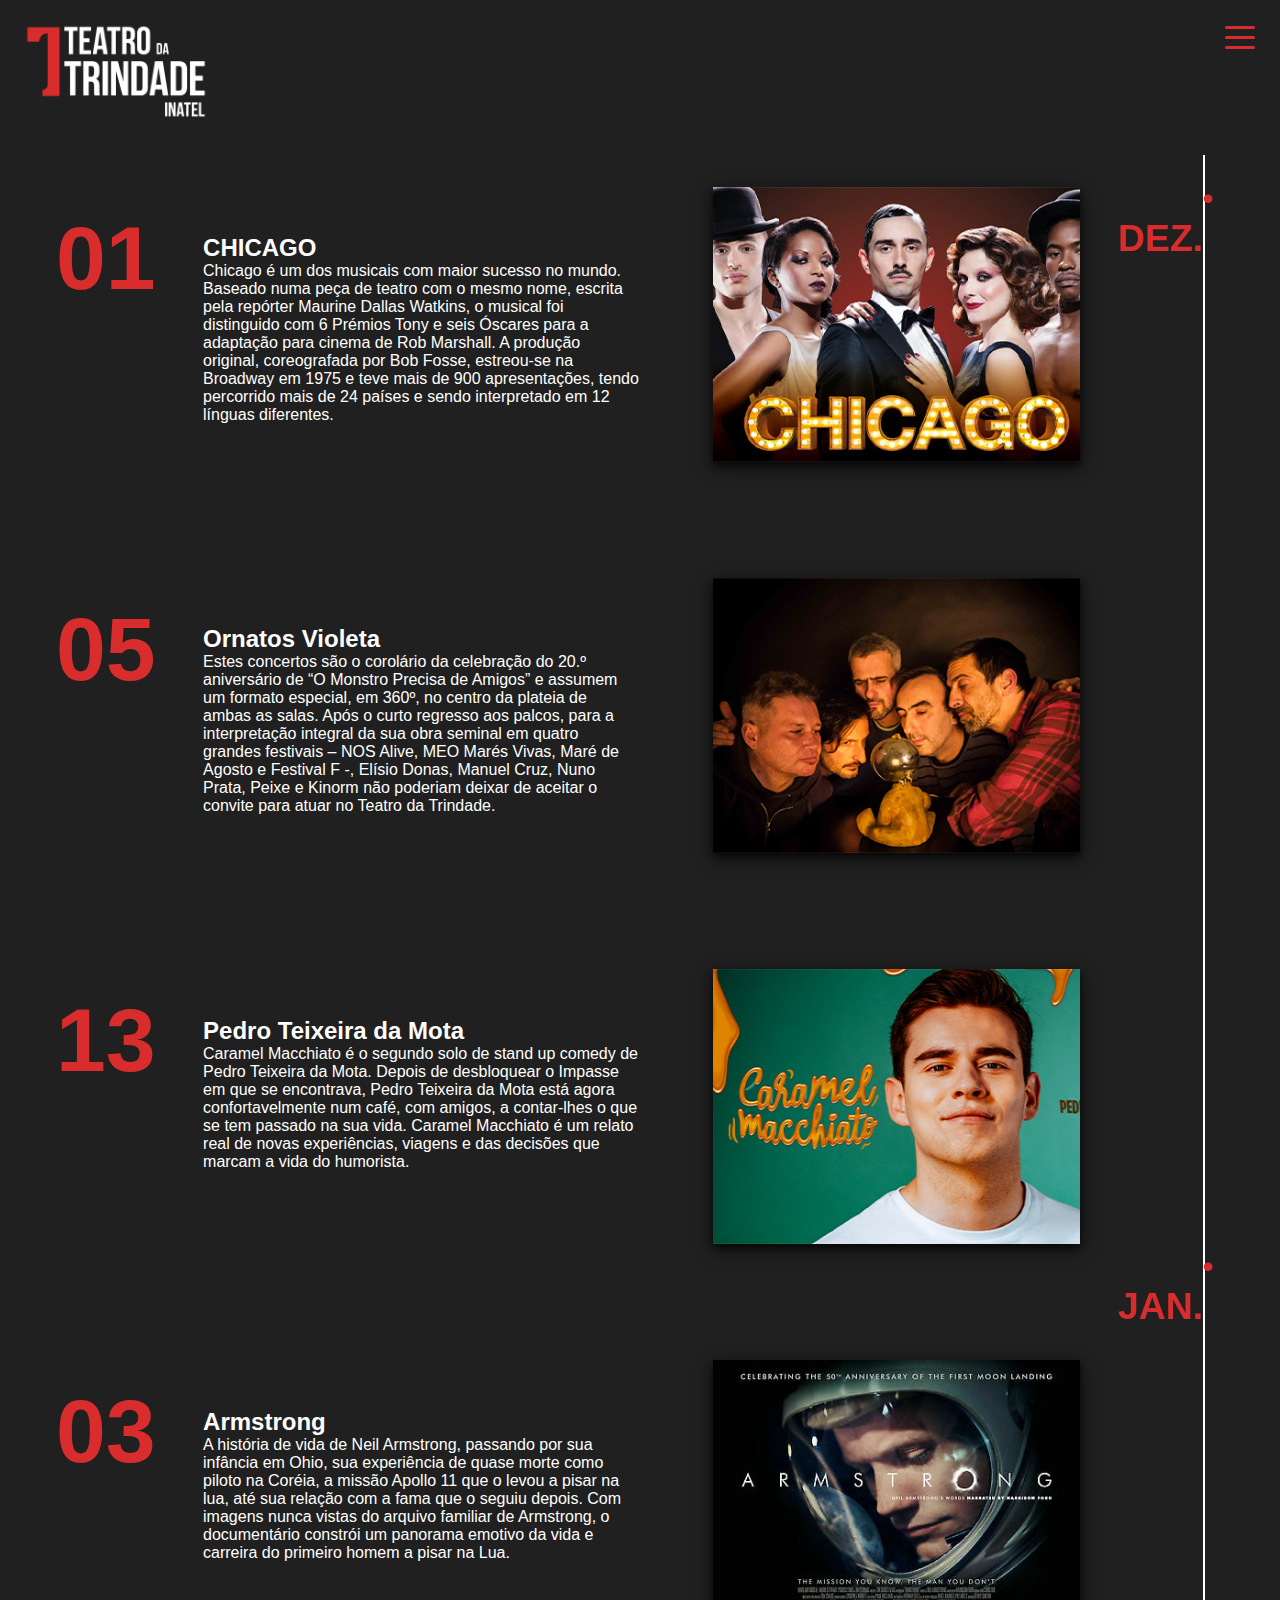
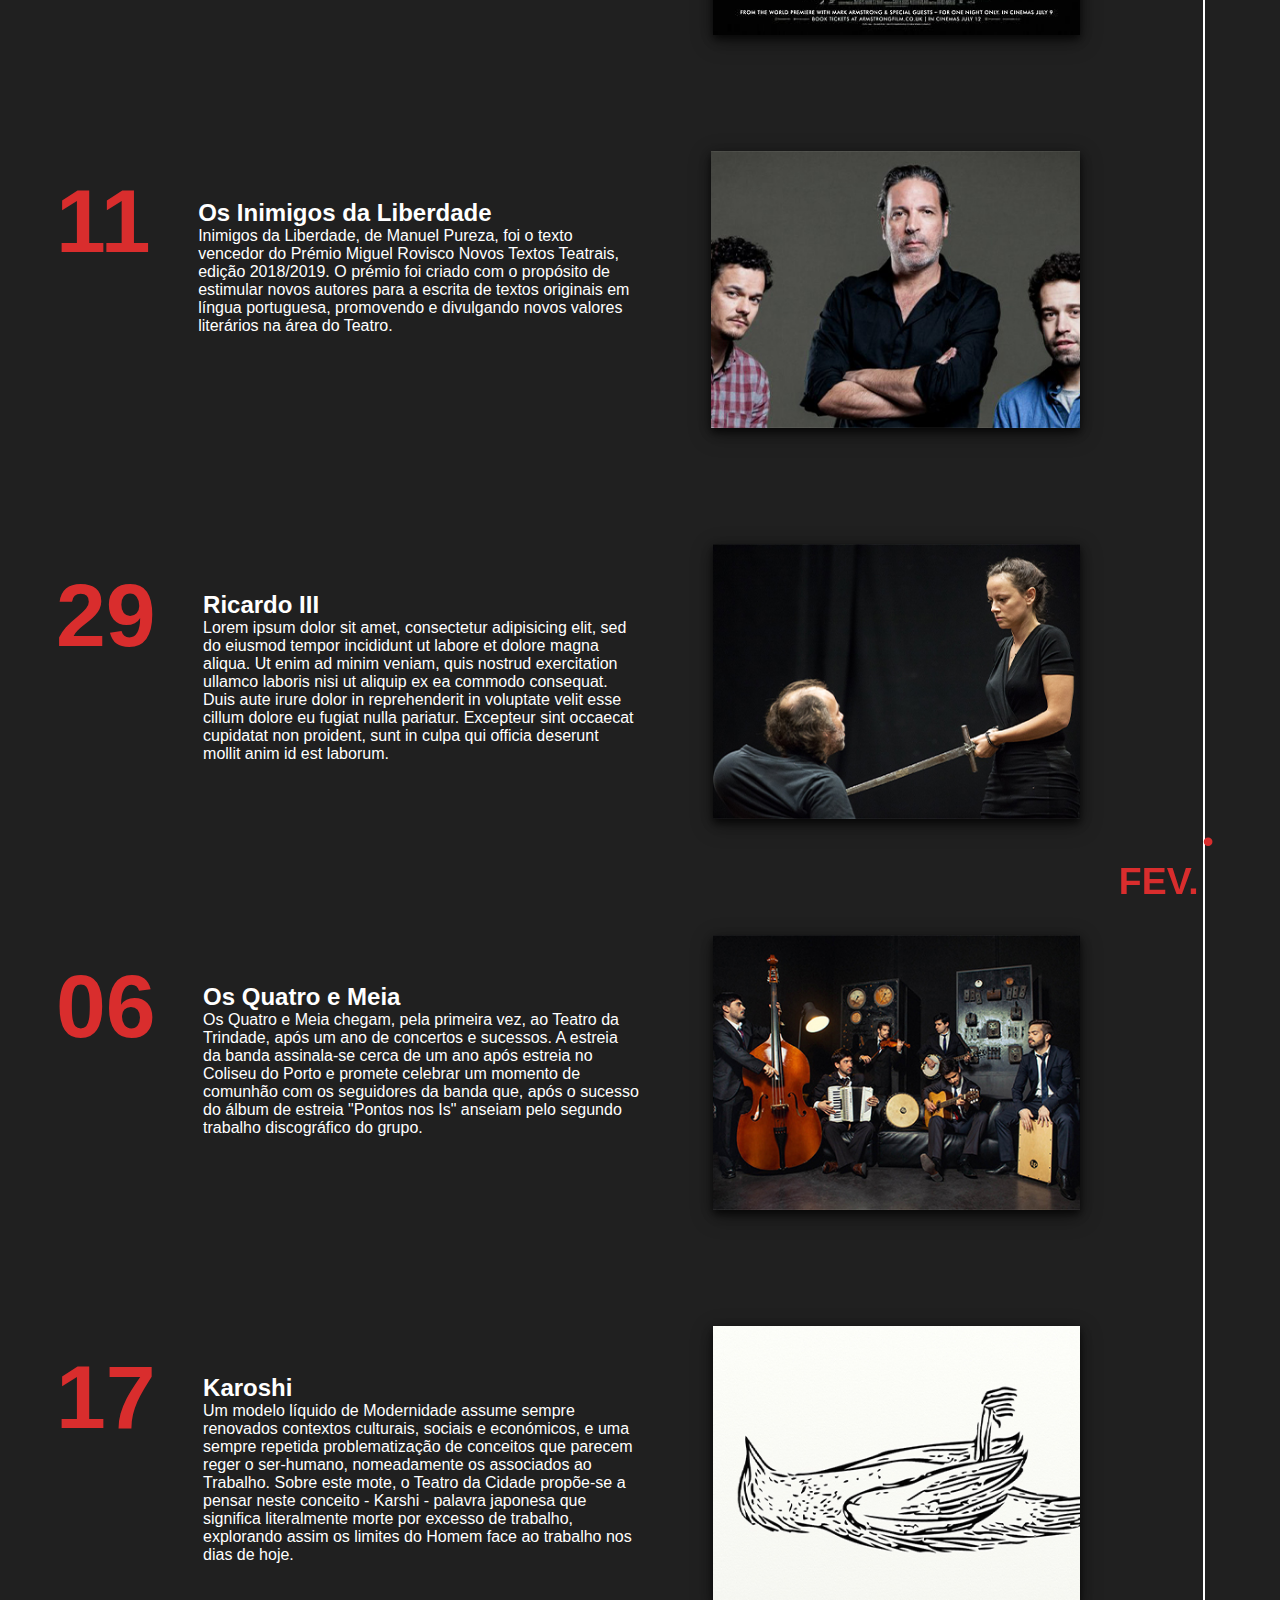
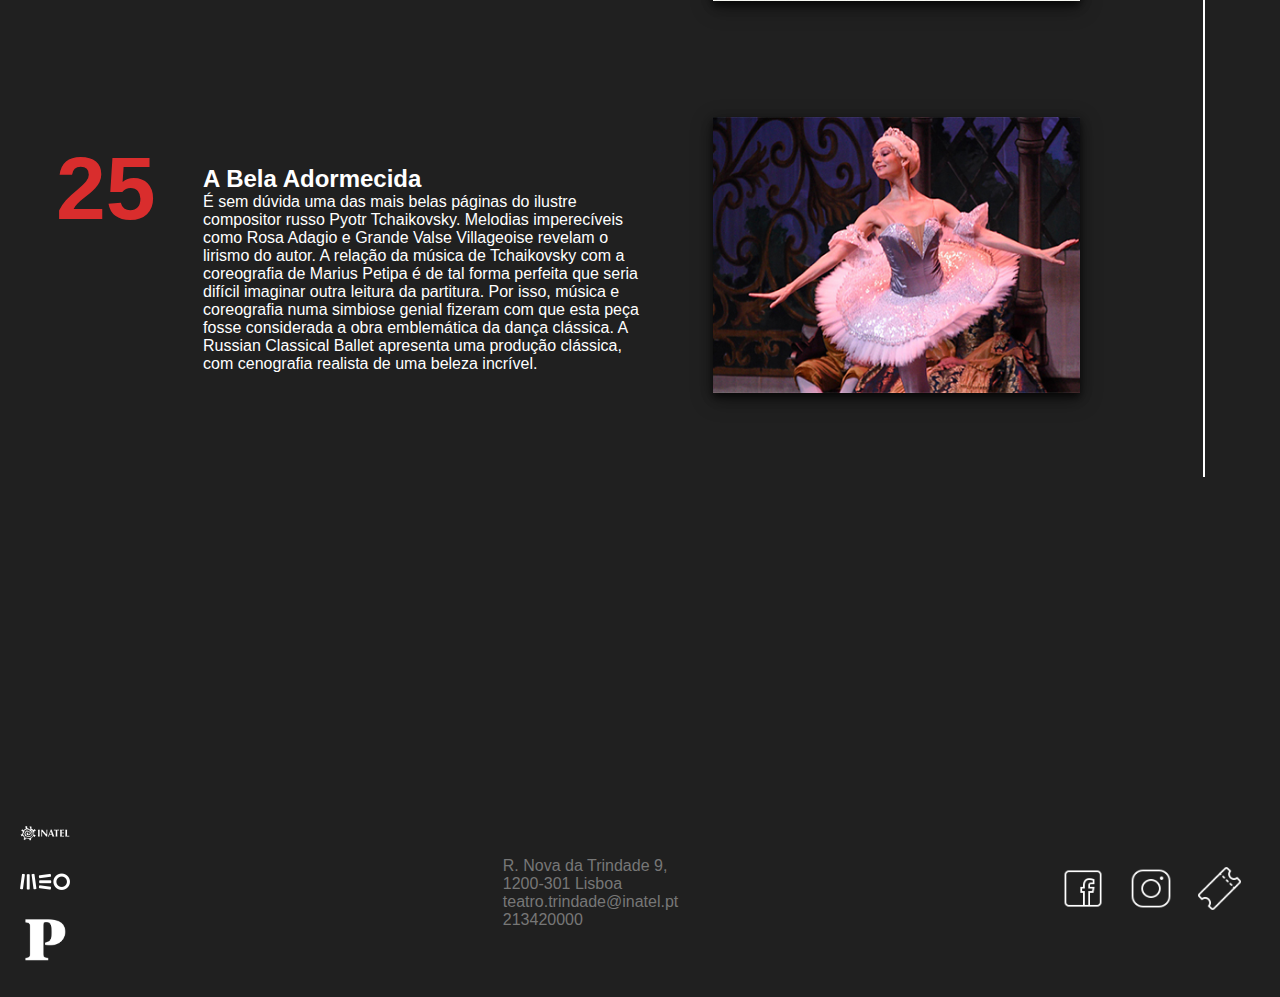
==== agenda.html @ e7ac118c "index.html done" ====
<!DOCTYPE html>
<html lang="pt">
<head>
    <meta charset="UTF-8">
    <meta name="viewport" content="user-scalable=no, initial-scale=1, height=device-height">
    <link rel="icon" href="img/favicon.ico">
    <link rel="stylesheet" href="css/general.css">
    <link rel="stylesheet" href="css/agenda.css">
    <title>Agenda</title>
</head>
<body>

  <header>

    <nav>
      <a href="index.html"><img src="img/logoFullW.png" alt="logo-trindade"></a>

      <input id="hamburguer" type="checkbox" class="check">
      <div>
        <label for="hamburguer" class="hamburguer" id="mostra-menu"><div>
          <span class="barra"></span>
        </div></label>
        <div class="menu">
          <div class="menu-info">
            <ul>
              <li><a href="index.html">início</a></li>
              <li><a href="agenda.html">agenda</a></li>
              <li><a href="sobre.html">sobre</a></li>
              <li><a href="bilheteira.html">bilheteira</a></li>
            </ul>
            <img src="img/tr.png" alt="TR">
          </div>
          <div class="menu-transp"></div>
        </div>
      </div>

    </nav>

  </header>

  <main>

    <section id="agenda">


      <div class="mes">

        <div class="eventos">
          <div class="evento">
            <div class="dia">
              <h1>01</h1>
            </div>
            <div class="info" id="chicago">
              <h2>CHICAGO</h2>
              <p>Chicago é um dos musicais com maior sucesso no mundo. Baseado numa peça de teatro com o mesmo nome, escrita pela repórter Maurine Dallas Watkins, o musical foi distinguido com 6 Prémios Tony e seis Óscares para a adaptação para cinema de Rob Marshall. A produção original, coreografada por Bob Fosse, estreou-se na Broadway em 1975 e teve mais de 900 apresentações, tendo percorrido mais de 24 países e sendo interpretado em 12 línguas diferentes.</p>
            </div>
            <div class="cartaz">
              <img src="img/agenda/chicago.jpg" alt="cartaz-evento">
            </div>
          </div>

          <div class="evento" id="ornatos">
            <div class="dia">
              <h1>05</h1>
            </div>
            <div class="info">
              <h2>Ornatos Violeta</h2>
              <p>Estes concertos são o corolário da celebração do 20.º aniversário de “O Monstro Precisa de Amigos” e assumem um formato especial, em 360º, no centro da plateia de ambas as salas. Após o curto regresso aos palcos, para a interpretação integral da sua obra seminal em quatro grandes festivais – NOS Alive, MEO Marés Vivas, Maré de Agosto e Festival F -, Elísio Donas, Manuel Cruz, Nuno Prata, Peixe e Kinorm não poderiam deixar de aceitar o convite para atuar no Teatro da Trindade.</p>
            </div>
            <div class="cartaz">
              <img src="img/agenda/ornatos.jpg" alt="cartaz-evento">
            </div>
          </div>

          <div class="evento" id="ptm">
            <div class="dia">
              <h1>13</h1>
            </div>
            <div class="info">
              <h2>Pedro Teixeira da Mota</h2>
              <p>Caramel Macchiato é o segundo solo de stand up comedy de Pedro Teixeira da Mota. Depois de desbloquear o Impasse em que se encontrava, Pedro Teixeira da Mota está agora confortavelmente num café, com amigos, a contar-lhes o que se tem passado na sua vida. Caramel Macchiato é um relato real de novas experiências, viagens e das decisões que marcam a vida do humorista.</p>
            </div>
            <div class="cartaz">
              <img src="img/agenda/ptm.jpg" alt="cartaz-evento">
            </div>
          </div>
        </div>

        <aside class="cronologia">
          <div class="mes_label">
            <span>&bull;</span>
            <h3>DEZ.</h3>
          </div>
          <div class="linha"></div>
        </aside>

      </div>





      <div class="mes">

        <div class="eventos">
          <div class="evento" id="armstrong">
            <div class="dia">
              <h1>03</h1>
            </div>
            <div class="info">
              <h2>Armstrong</h2>
              <p>A história de vida de Neil Armstrong, passando por sua infância em Ohio, sua experiência de quase morte como piloto na Coréia, a missão Apollo 11 que o levou a pisar na lua, até sua relação com a fama que o seguiu depois. Com imagens nunca vistas do arquivo familiar de Armstrong, o documentário constrói um panorama emotivo da vida e carreira do primeiro homem a pisar na Lua.</p>
            </div>
            <div class="cartaz">
              <img src="img/agenda/armstrong.jpg" alt="cartaz-evento">
            </div>
          </div>

          <div class="evento" id="inimigos">
            <div class="dia">
              <h1>11</h1>
            </div>
            <div class="info">
              <h2>Os Inimigos da Liberdade</h2>
              <p>Inimigos da Liberdade, de Manuel Pureza, foi o texto vencedor do Prémio Miguel Rovisco Novos Textos Teatrais, edição 2018/2019. O prémio foi criado com o propósito de estimular novos autores para a escrita de textos originais em língua portuguesa, promovendo e divulgando novos valores literários na área do Teatro.</p>
            </div>
            <div class="cartaz">
              <img src="img/agenda/inimigos.jpg" alt="cartaz-evento">
            </div>
          </div>

          <div class="evento" id="ricardo">
            <div class="dia">
              <h1>29</h1>
            </div>
            <div class="info">
              <h2>Ricardo III</h2>
              <p>Lorem ipsum dolor sit amet, consectetur adipisicing elit, sed do eiusmod tempor incididunt ut labore et dolore magna aliqua. Ut enim ad minim veniam, quis nostrud exercitation ullamco laboris nisi ut aliquip ex ea commodo consequat. Duis aute irure dolor in reprehenderit in voluptate velit esse cillum dolore eu fugiat nulla pariatur. Excepteur sint occaecat cupidatat non proident, sunt in culpa qui officia deserunt mollit anim id est laborum.</p>
            </div>
            <div class="cartaz">
              <img src="img/agenda/ricardoiii.jpg" alt="cartaz-evento">
            </div>
          </div>
        </div>

        <aside class="cronologia">
          <div class="mes_label">
            <span>&bull;</span>
            <h3>JAN.</h3>
          </div>
          <div class="linha"></div>
        </aside>

      </div>



      <div class="mes">

        <div class="eventos">
          <div class="evento" id="4emeia">
            <div class="dia">
              <h1>06</h1>
            </div>
            <div class="info">
              <h2>Os Quatro e Meia</h2>
              <p>Os Quatro e Meia chegam, pela primeira vez, ao Teatro da Trindade, após um ano de concertos e sucessos. A estreia da banda assinala-se cerca de um ano após estreia no Coliseu do Porto e promete celebrar um momento de comunhão com os seguidores da banda que, após o sucesso do álbum de estreia "Pontos nos Is" anseiam pelo segundo trabalho discográfico do grupo.</p>
            </div>
            <div class="cartaz">
              <img src="img/agenda/4emeia.jpg" alt="cartaz-evento">
            </div>
          </div>

          <div class="evento" id="karoshi">
            <div class="dia">
              <h1>17</h1>
            </div>
            <div class="info">
              <h2>Karoshi</h2>
              <p>Um modelo líquido de Modernidade assume sempre renovados contextos culturais, sociais e económicos, e uma sempre repetida problematização de conceitos que parecem reger o ser-humano, nomeadamente os associados ao Trabalho. Sobre este mote, o Teatro da Cidade propõe-se a pensar neste conceito - Karshi - palavra japonesa que significa literalmente morte por excesso de trabalho, explorando assim os limites do Homem face ao trabalho nos dias de hoje.</p>
            </div>
            <div class="cartaz">
              <img src="img/agenda/karoshi.jpg" alt="cartaz-evento">
            </div>
          </div>

          <div class="evento" id="bela">
            <div class="dia">
              <h1>25</h1>
            </div>
            <div class="info">
              <h2>A Bela Adormecida</h2>
              <p>É sem dúvida uma das mais belas páginas do ilustre compositor russo Pyotr Tchaikovsky. Melodias imperecíveis como Rosa Adagio e Grande Valse Villageoise revelam o lirismo do autor. A relação da música de Tchaikovsky com a coreografia de Marius Petipa é de tal forma perfeita que seria difícil imaginar outra leitura da partitura. Por isso, música e coreografia numa simbiose genial fizeram com que esta peça fosse considerada a obra emblemática da dança clássica. A Russian Classical Ballet apresenta uma produção clássica, com cenografia realista de uma beleza incrível.</p>
            </div>
            <div class="cartaz">
              <img src="img/agenda/bela.jpg" alt="cartaz-evento">
            </div>
          </div>
        </div>

        <aside class="cronologia">
          <div class="mes_label">
            <span>&bull;</span>
            <h3>FEV.</h3>
          </div>
          <div class="linha"></div>
        </aside>

      </div>









    </section>









  </main>


  <footer>

      <div class="footer-container">
          <div class="parceiros">
              <img src="img/inatelW.png" alt="logo-inatel">
              <img src="img/meoW.png" alt="logo-meo">
              <img src="img/publicoW.png" alt="logo-publico">
          </div>
          <div class="contactos">
              <p>R. Nova da Trindade 9,<br>1200-301 Lisboa</p>
              <p>teatro.trindade@inatel.pt</p>
              <p>213420000</p>
          </div>
          <div class="social">
              <a href="https://www.facebook.com/TeatrodaTrindade/" target="_blank"><img src="img/facebookW.png" alt="icon-facebook"></a>
              <a href="https://www.instagram.com/teatrodatrindade/" target="_blank"><img src="img/instagramW.png" alt="icon-instagram"></a>
              <a href="https://www.bol.pt/Projecto/EntidadesAderentes/4134-teatro_da_trindade_inatel" target="_blank"><img src="img/ticketW.png" alt="icon-bilhete"></a>
          </div>
      </div>

  </footer>

</body>
</html>
---- css/general.css ----
*{
  margin: 0;
  font-family: 'Lato', sans-serif;
}
nav img{
  position: absolute;
  width: 15%;
  margin: 20px 20px;
}
.hamburguer {
  position: absolute;
  right: 0;
  margin-top: 25px;
  margin-right: 25px;
  z-index: 2 ;
  width: 30px;
  padding-top: 11px;
  height: 13px;
}
input{
  background: #fff;
}
label{
  cursor: pointer;
}
/*---Desenha as 3 barras do hamburguer---*/
.barra {
  position: fixed;
  display: block;
  width: 30px;
  height: 3px;
  transition: 0.2s ease-in-out;
  border-radius: 200px;
  background: #d92d2d;
}
.barra:before,
.barra:after {
  content: '';
  display: block;
  width: 100%;
  height: 100%;
  background: #d92d2d;
  position: absolute;
  transition: 0.5s ease-in-out;
  border-radius: 200px;
}
.barra:before {
  bottom: 10px;
}
.barra:after {
  top: 10px;
}
#hamburguer , #menu{
  display: none;
}
/*--Rotação das barras para formar uma cruz--*/
input:checked~div .barra {
  transform: rotate(45deg);
  background: #fff;
}
input:checked~div .barra:before {
  transform: rotate(90deg);
  bottom: 0;
  background: #fff;
}
input:checked~div .barra:after {
  transform: rotate(90deg);
  top: 0;
  background: #fff;
}
input:checked~div .menu {
  display: block;
}

/*--Desenho do menu--*/
.menu{
  display: none;
  position: fixed;
  width: 100vw;
  z-index: 1;
}
.menu-info {
  float: right;
  background-color: #d92d2d;
  width: 25vw;
  height: 100vh;
  right: 0;
  box-shadow: -5px 0px 50px 0px #202020;
}
.menu-info ul{
  margin-top: 35%;
}
.menu-info li{
  margin-top: 40px;
  list-style: none;
  text-align: right;
  margin-right: 20px;
}
.menu-info a {
  font-size: 3em;
  text-decoration: none;
  -webkit-user-select: none;
  color: #fff;
}
.menu-info a:hover{
  color: #000;
  transition: 0.3s;
}
.menu-info img{
  position: absolute;
  width: 25vw;
  margin: 0;
  bottom: 0;
}
.menu-transp{
  position: absolute;
  width: 75vw;
  height: 100vh;
  background: rgba(20,20,20,0.8);
}
@media screen and (max-width: 800px) {
  .menu a{
    font-size: 1.5em;
  }
  .menu-info{
    width: 50vw;
  }
  .menu-transp{
    width: 50vw;
  }
  .menu img{
    width: 55vw;
  }
}



/*--------------------FOOTER---------------------*/
footer{
  background-color: #202020;
  height: 200px;
}
.footer-container{
  display: flex;
  padding-top: 10px;
  margin-left: 20px;
  justify-content: space-between;
}
.parceiros img{
  display: block;
  width: 50%;
}
.contactos{
  margin-top: 50px;
}
.contactos p{
  color: #777;
}
.social{
  margin-top: 60px;
}
.social img{
  width: 20%;
  margin-right: 20px;
}
---- css/agenda.css ----
#agenda{
  height: auto;
  padding-top: 75px;
  background: #202020;
  padding-bottom: 400px;
}
aside{
  float: right;
}
.mes {
  display: flex;
  flex-direction: row;
}
.mes_label{
  position: -webkit-sticky;
  position: sticky;
  top: 4rem;
  font-size: 2em;
  color: #d92d2d;
  text-align: right;
  top: 20%;
  margin-right: 41%;
}
.mes_label h3{
  margin-right: 15px;
}
.linha{
  color: #fff;
  border-left: 2px solid #fff;;
  height: 150vh;
  margin-left: 85px;
  margin-right: 75px;
  height: 100%;
}
.evento{
  display: flex;
  color: #fff;
  margin-left: 5%;
  margin-right: 10%;
  margin-top: 10%;
}
.evento h1{
  color: #d92d2d;
  margin-top: 20%;
  font-size: 7vw;
}
.evento p{
  font-size: 1em;
  font-weight: 300;
}
.info {
  margin-top: 5%;
  margin-left: 5%;
  width: 50%;
}
.cartaz img{
  width: 100%;
  margin-left: 20%;
  box-shadow: 0 4px 8px 0 rgba(0, 0, 0, 0.7), 0 6px 20px 0 rgba(0, 0, 0, 0.4);
}

@media screen and (max-width: 900px) {
  .evento {
    margin-top: 75px;
    display: block;
  }
  .evento h1{
    margin-left: 5%;
  }
  .evento p{
    font-size: 14px;
  }
  .info{
    width: 100%;
  }
  .cartaz img{
    margin-top: 5%;
    margin-left: 5%;
  }
}
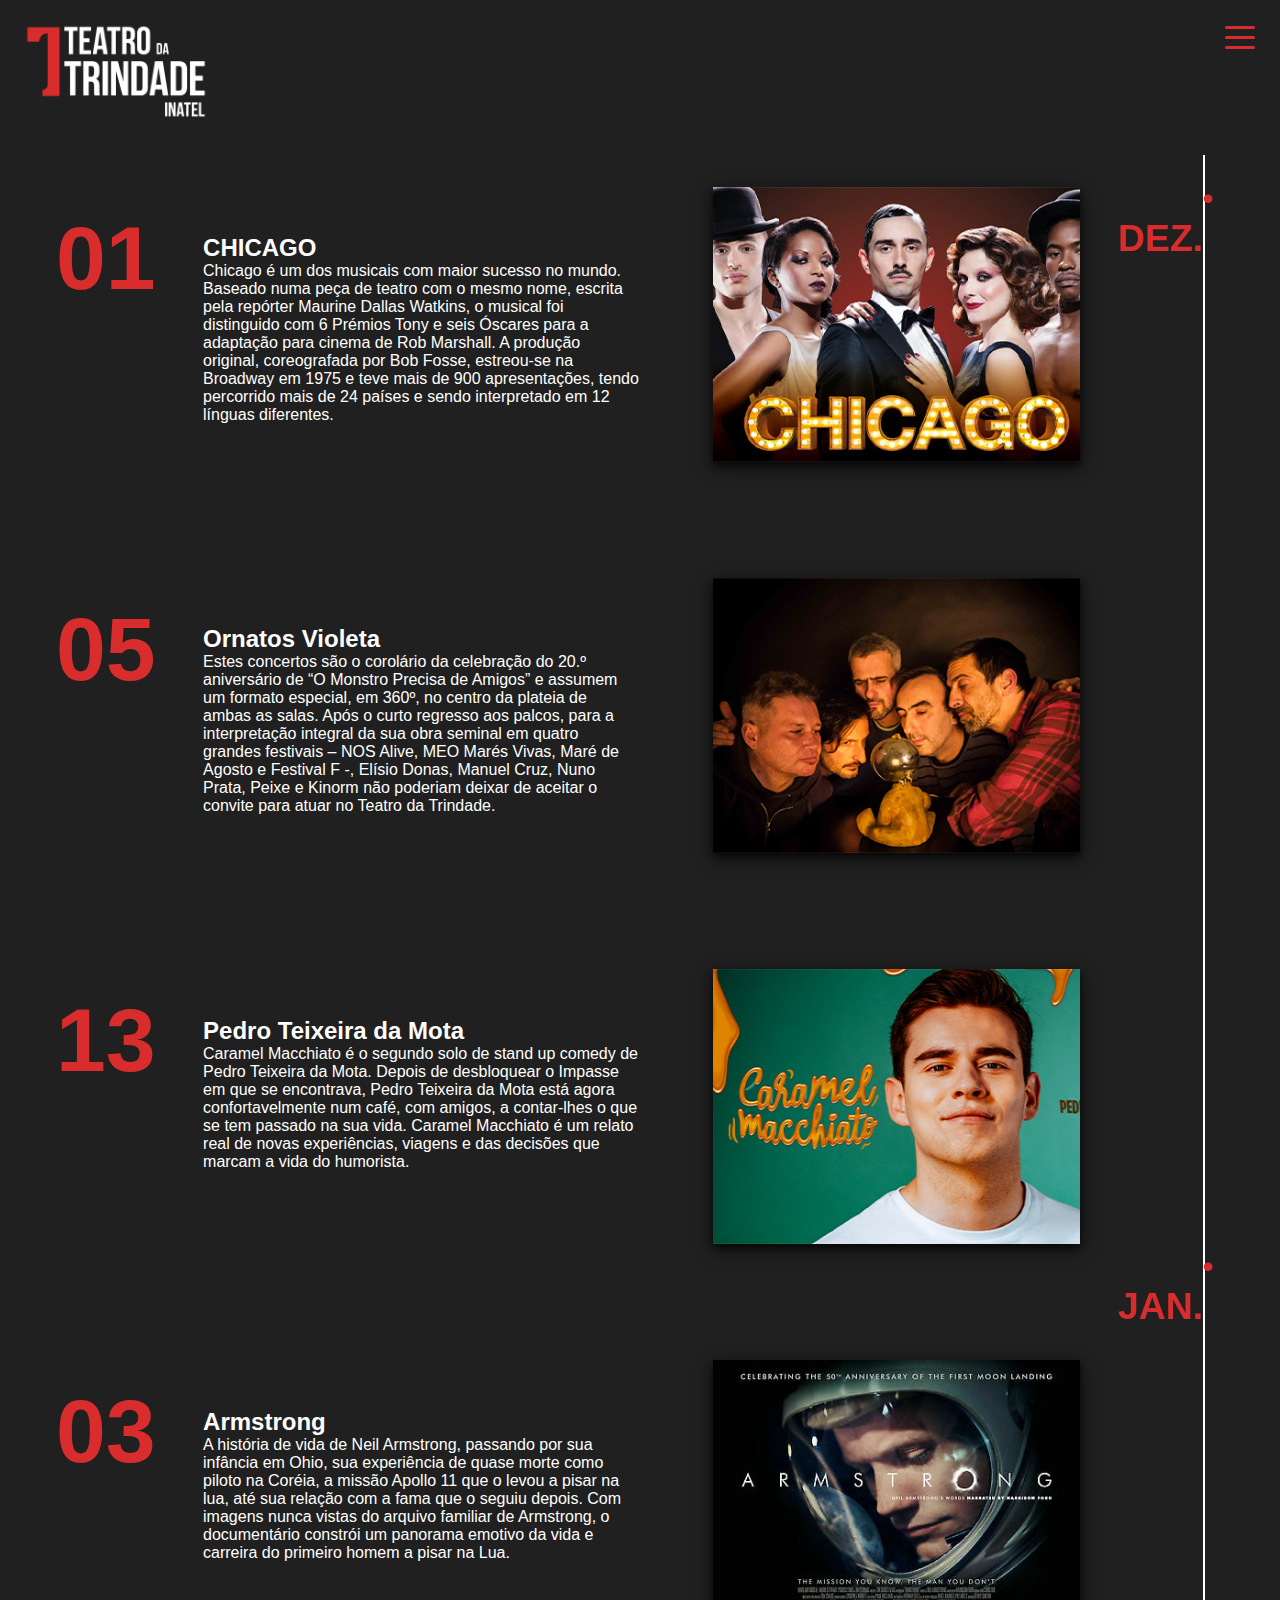
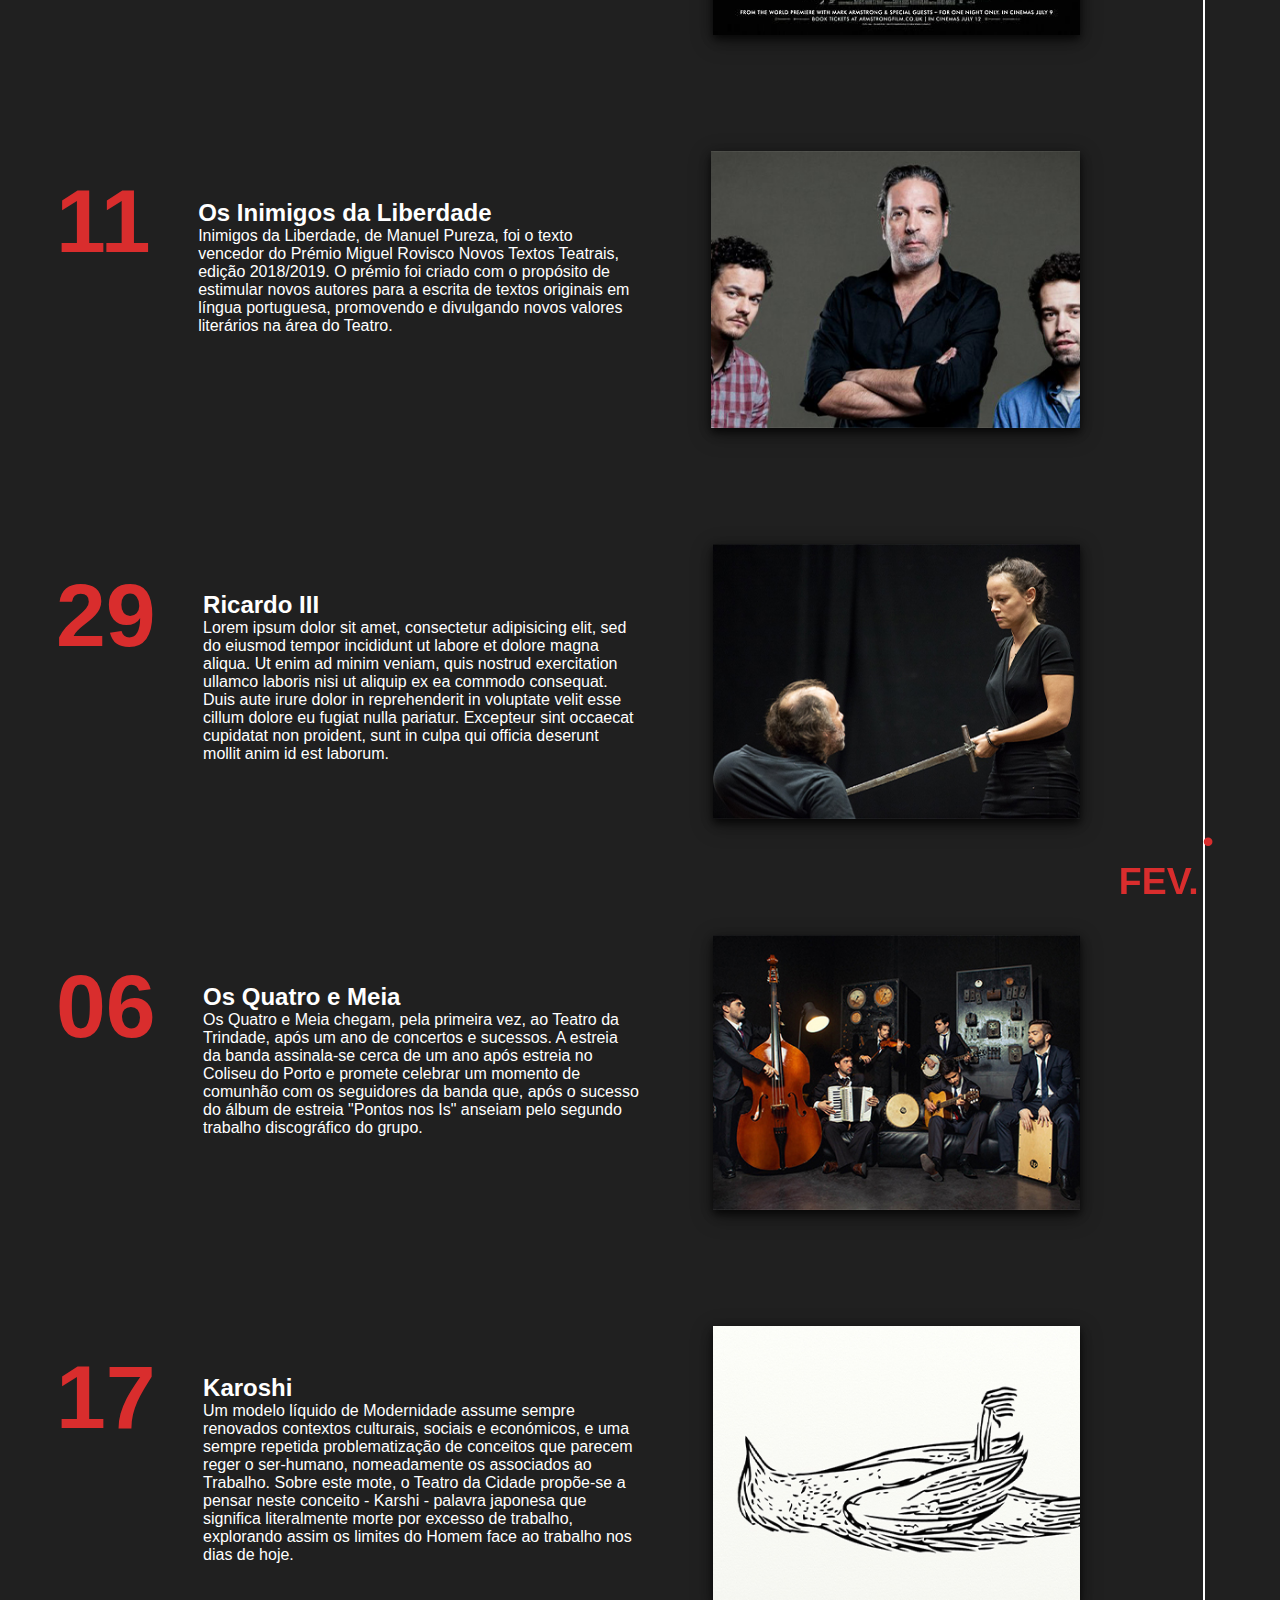
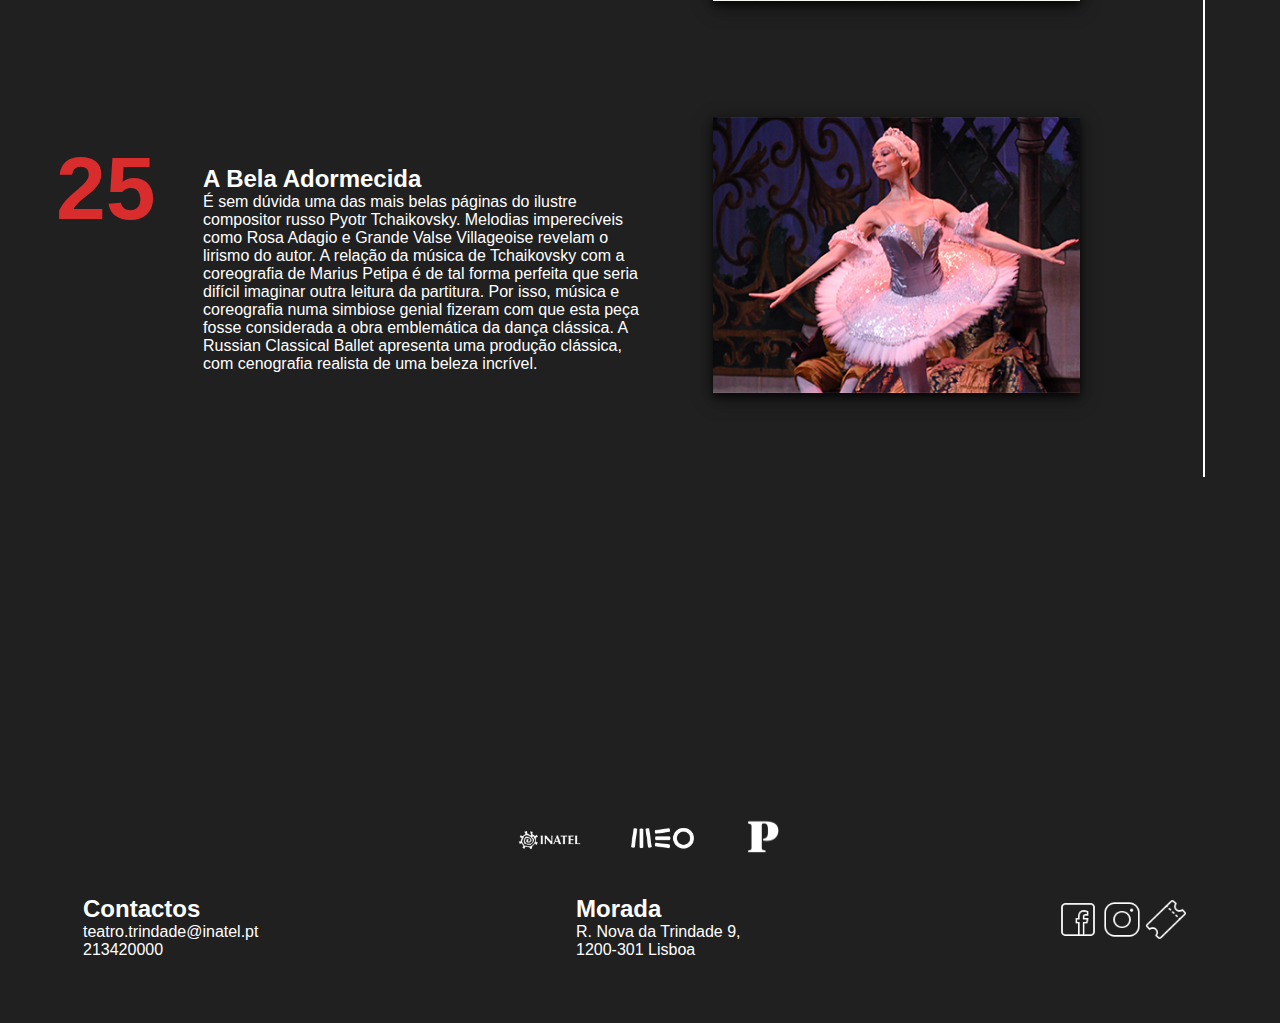
==== commit 77e82023: "footer fixed" ====
--- a/agenda.html
+++ b/agenda.html
@@ -237,15 +237,21 @@
               <img src="img/meoW.png" alt="logo-meo">
               <img src="img/publicoW.png" alt="logo-publico">
           </div>
-          <div class="contactos">
-              <p>R. Nova da Trindade 9,<br>1200-301 Lisboa</p>
+          <div class="footer-infos">
+            <div class="contactos">
+              <h2>Contactos</h2>
               <p>teatro.trindade@inatel.pt</p>
               <p>213420000</p>
-          </div>
-          <div class="social">
-              <a href="https://www.facebook.com/TeatrodaTrindade/" target="_blank"><img src="img/facebookW.png" alt="icon-facebook"></a>
-              <a href="https://www.instagram.com/teatrodatrindade/" target="_blank"><img src="img/instagramW.png" alt="icon-instagram"></a>
-              <a href="https://www.bol.pt/Projecto/EntidadesAderentes/4134-teatro_da_trindade_inatel" target="_blank"><img src="img/ticketW.png" alt="icon-bilhete"></a>
+            </div>
+            <div class="morada">
+              <h2>Morada</h2>
+              <p>R. Nova da Trindade 9,<br>1200-301 Lisboa</p>
+            </div>
+            <div class="social">
+                <a href="https://www.facebook.com/TeatrodaTrindade/" target="_blank"><img src="img/facebookW.png" alt="icon-facebook"></a>
+                <a href="https://www.instagram.com/teatrodatrindade/" target="_blank"><img src="img/instagramW.png" alt="icon-instagram"></a>
+                <a href="https://www.bol.pt/Projecto/EntidadesAderentes/4134-teatro_da_trindade_inatel" target="_blank"><img src="img/ticketW.png" alt="icon-bilhete"></a>
+            </div>
           </div>
       </div>
 
--- a/css/general.css
+++ b/css/general.css
@@ -138,28 +138,51 @@
 /*--------------------FOOTER---------------------*/
 footer{
   background-color: #202020;
-  height: 200px;
+  height: auto;
+  padding-bottom: 5%;
 }
 .footer-container{
-  display: flex;
   padding-top: 10px;
   margin-left: 20px;
   justify-content: space-between;
 }
+.parceiros{
+  display: flex;
+  justify-content:center;
+}
 .parceiros img{
-  display: block;
-  width: 50%;
+  margin-left: 2%;
+  margin-right: 2%;
+  width: 5%;
+  height: 5%;
 }
-.contactos{
-  margin-top: 50px;
+.parceiros img:nth-child(3){
+  margin-top: 5px;
+  width: 3%;
 }
-.contactos p{
-  color: #777;
+.footer-infos{
+  margin: 2% 5% 0 5%;
+  color: #fff;
+  display: flex;
+  justify-content: space-between;
+}
+.footer-infos p {
+  font-weight: 300;w
 }
 .social{
-  margin-top: 60px;
+  margin-top: 5px;
 }
 .social img{
-  width: 20%;
-  margin-right: 20px;
+  width: 25%;
 }
+@media screen and (max-width: 800px) {
+  .footer-infos h2 {
+    font-size: 1em;
+  }
+  .footer-infos p {
+    font-size: 0.5em;
+  }
+  .social img{
+    width: 20%;
+  }
+}
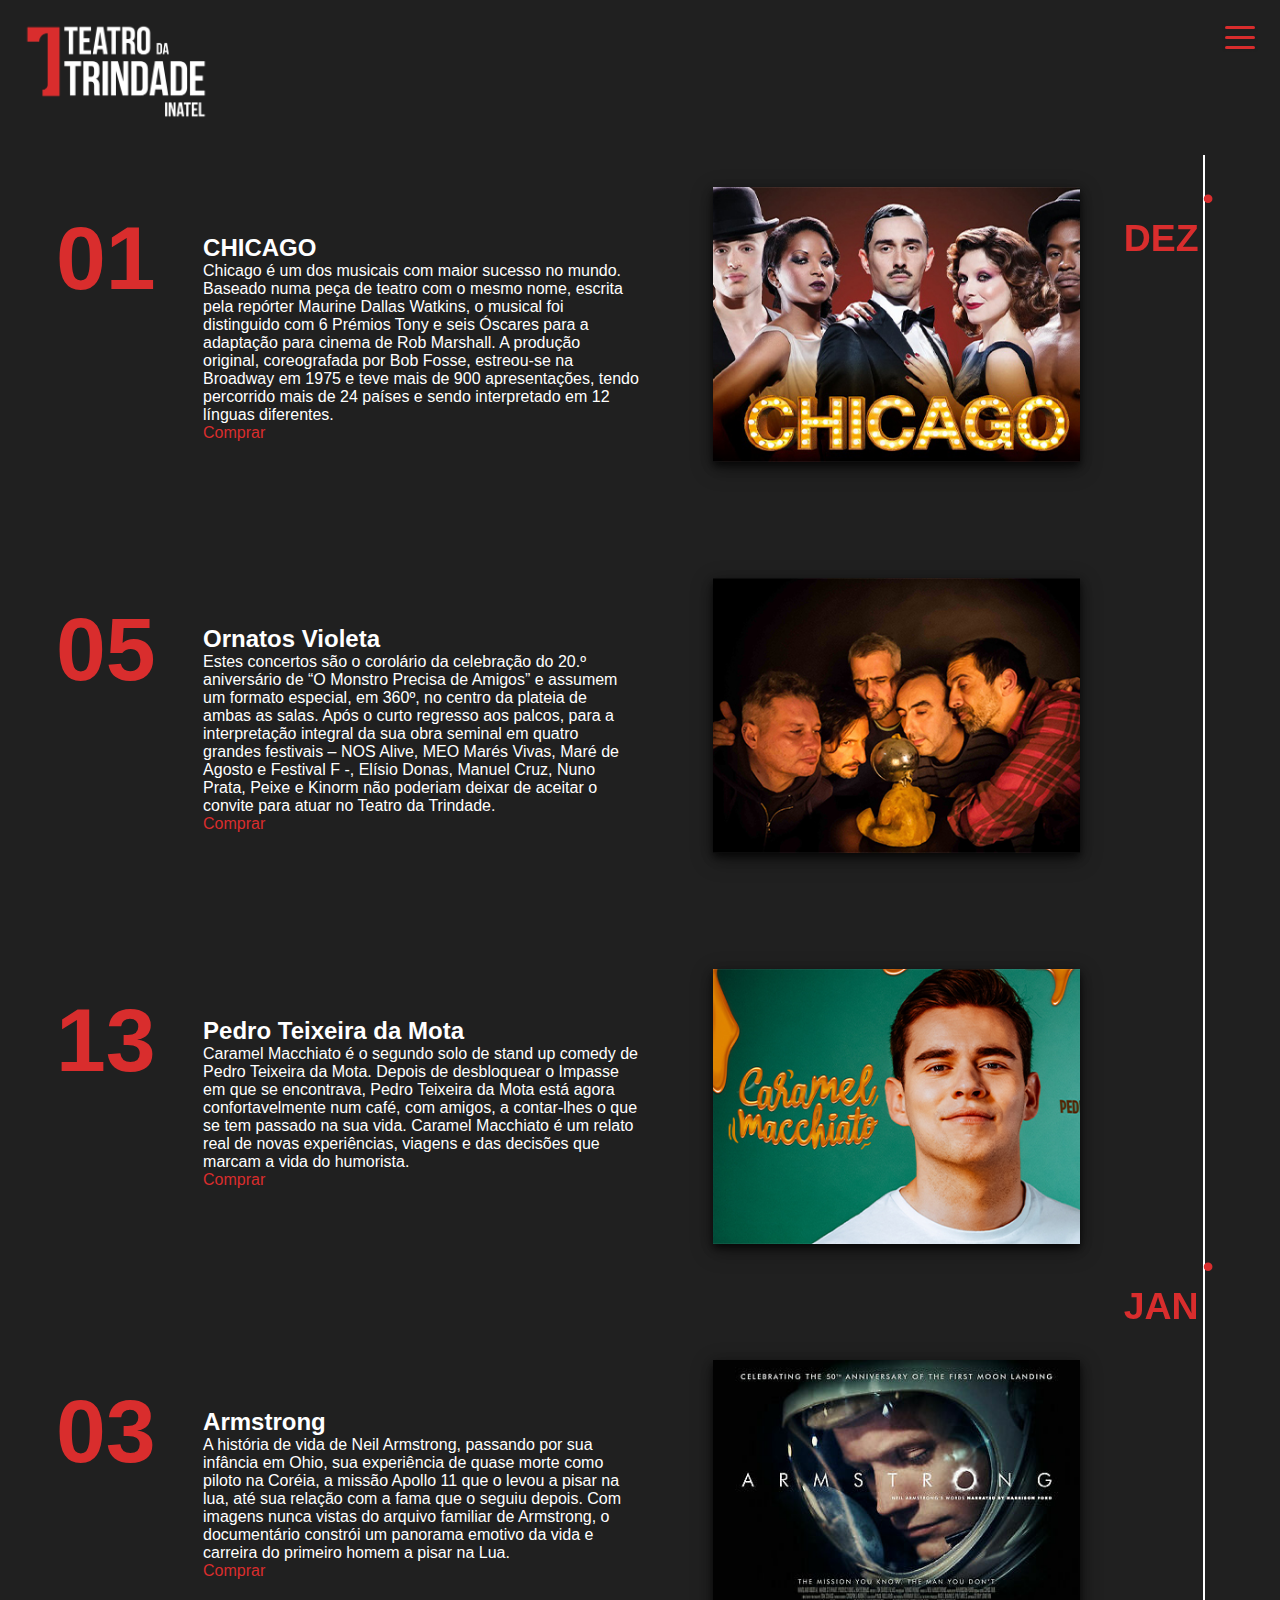
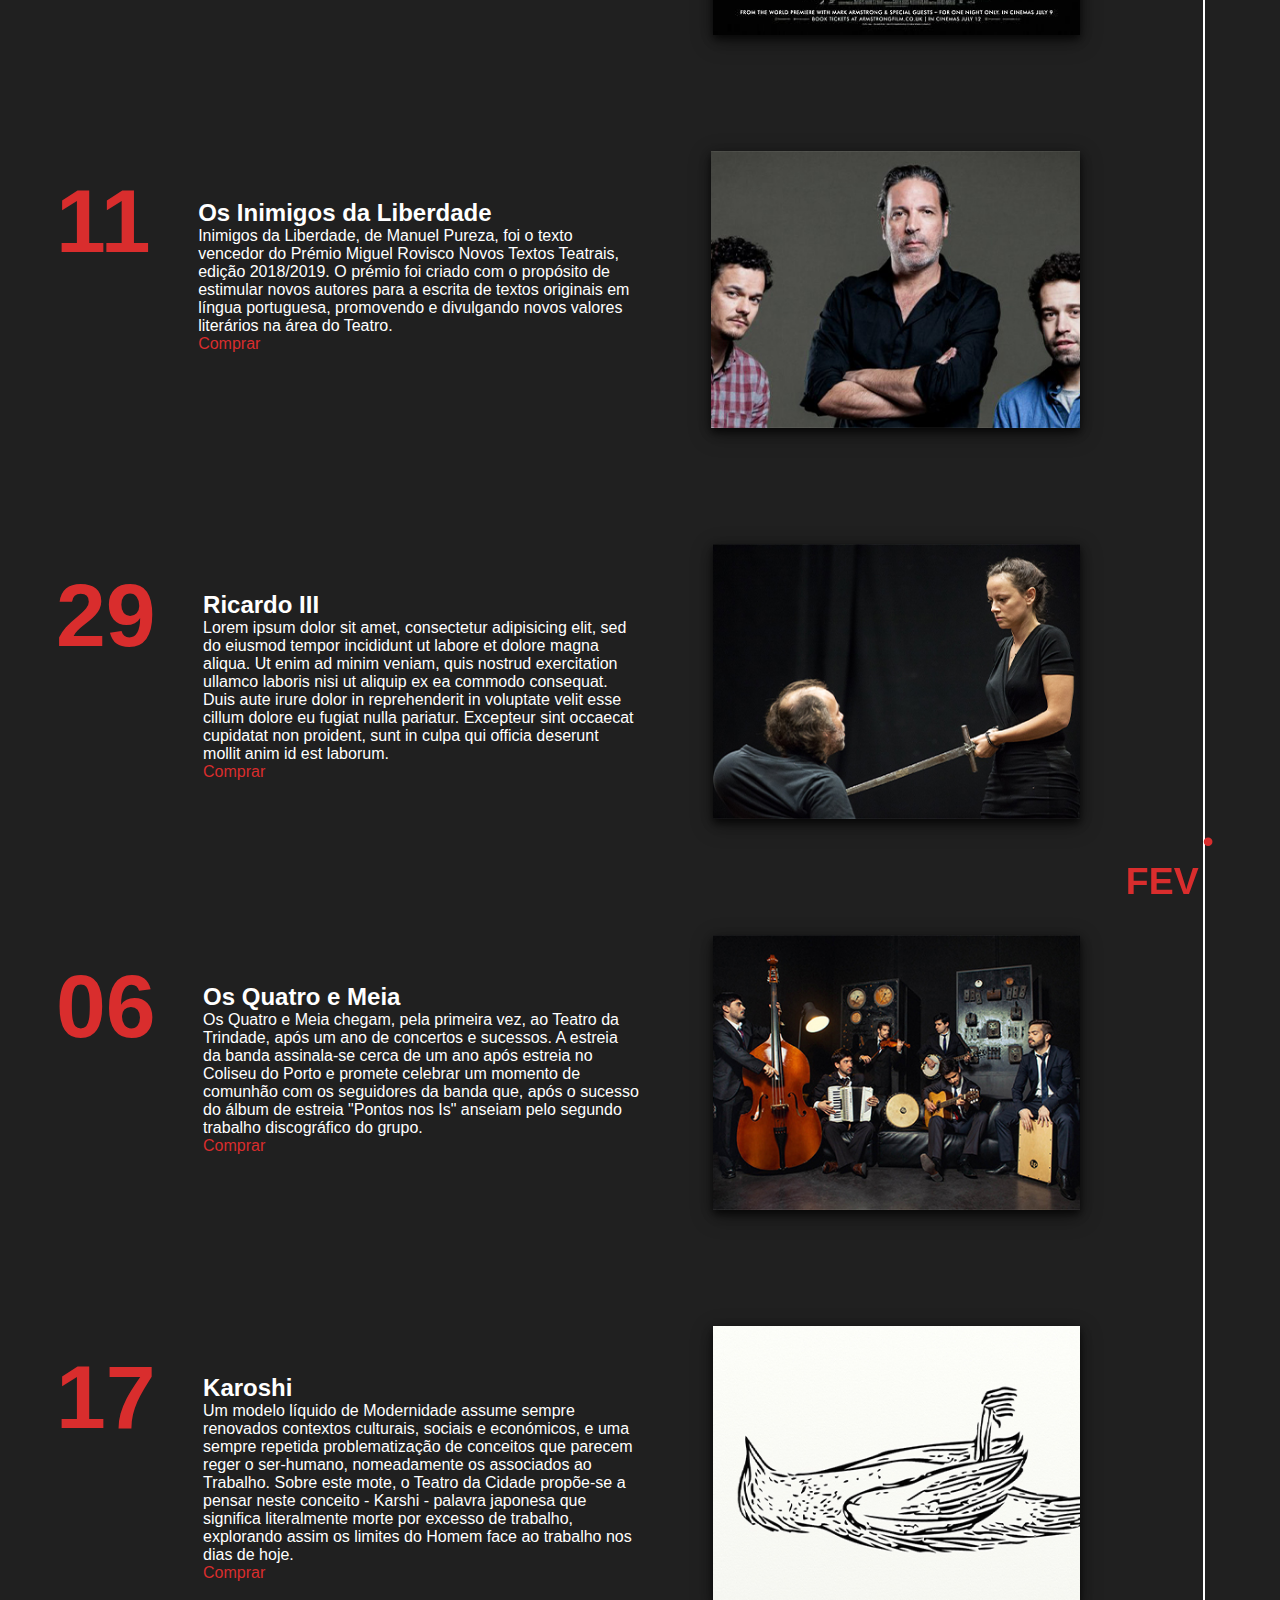
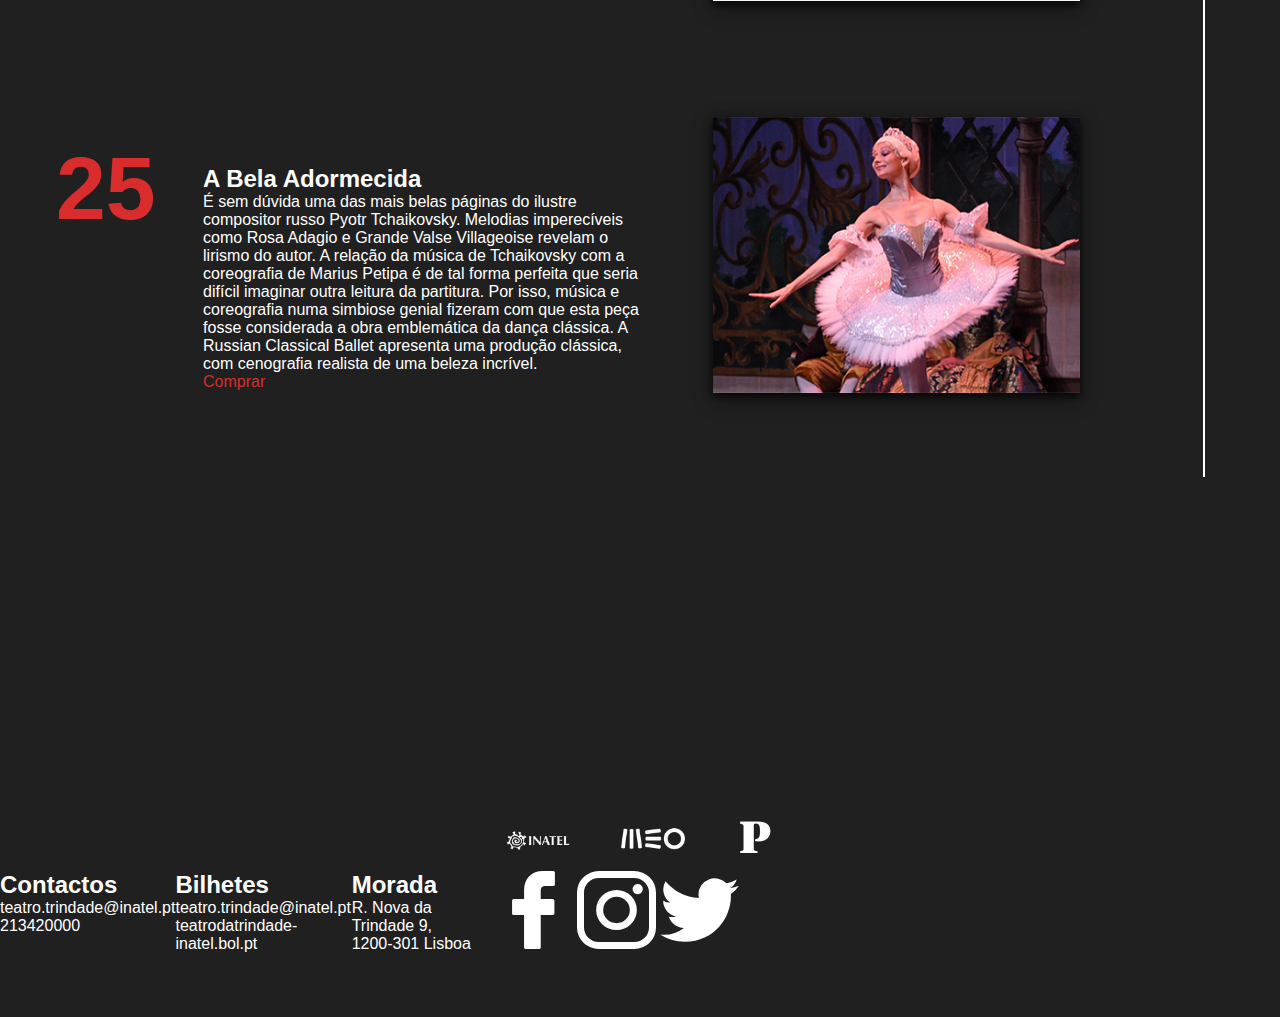
==== commit e96b08d0: "Some corrections" ====
--- a/agenda.html
+++ b/agenda.html
@@ -53,6 +53,7 @@
             <div class="info" id="chicago">
               <h2>CHICAGO</h2>
               <p>Chicago é um dos musicais com maior sucesso no mundo. Baseado numa peça de teatro com o mesmo nome, escrita pela repórter Maurine Dallas Watkins, o musical foi distinguido com 6 Prémios Tony e seis Óscares para a adaptação para cinema de Rob Marshall. A produção original, coreografada por Bob Fosse, estreou-se na Broadway em 1975 e teve mais de 900 apresentações, tendo percorrido mais de 24 países e sendo interpretado em 12 línguas diferentes.</p>
+              <a href="bilheteira.html">Comprar</a>
             </div>
             <div class="cartaz">
               <img src="img/agenda/chicago.jpg" alt="cartaz-evento">
@@ -65,7 +66,8 @@
             </div>
             <div class="info">
               <h2>Ornatos Violeta</h2>
-              <p>Estes concertos são o corolário da celebração do 20.º aniversário de “O Monstro Precisa de Amigos” e assumem um formato especial, em 360º, no centro da plateia de ambas as salas. Após o curto regresso aos palcos, para a interpretação integral da sua obra seminal em quatro grandes festivais – NOS Alive, MEO Marés Vivas, Maré de Agosto e Festival F -, Elísio Donas, Manuel Cruz, Nuno Prata, Peixe e Kinorm não poderiam deixar de aceitar o convite para atuar no Teatro da Trindade.</p>
+              <p>Estes concertos são o corolário da celebração do 20.º aniversário de “O Monstro Precisa de Amigos” e assumem um formato especial, em 360º, no centro da plateia de ambas as salas. Após o curto regresso aos palcos, para a interpretação integral da sua obra seminal em quatro grandes festivais – NOS Alive, MEO Marés Vivas, Maré de Agosto e Festival F -, Elísio Donas, Manuel Cruz, Nuno Prata, Peixe e Kinorm não poderiam deixar de aceitar o convite para atuar no Teatro da Trindade.<p>
+              <a href="bilheteira.html">Comprar</a>
             </div>
             <div class="cartaz">
               <img src="img/agenda/ornatos.jpg" alt="cartaz-evento">
@@ -79,6 +81,7 @@
             <div class="info">
               <h2>Pedro Teixeira da Mota</h2>
               <p>Caramel Macchiato é o segundo solo de stand up comedy de Pedro Teixeira da Mota. Depois de desbloquear o Impasse em que se encontrava, Pedro Teixeira da Mota está agora confortavelmente num café, com amigos, a contar-lhes o que se tem passado na sua vida. Caramel Macchiato é um relato real de novas experiências, viagens e das decisões que marcam a vida do humorista.</p>
+              <a href="bilheteira.html">Comprar</a>
             </div>
             <div class="cartaz">
               <img src="img/agenda/ptm.jpg" alt="cartaz-evento">
@@ -89,7 +92,7 @@
         <aside class="cronologia">
           <div class="mes_label">
             <span>&bull;</span>
-            <h3>DEZ.</h3>
+            <h3>DEZ</h3>
           </div>
           <div class="linha"></div>
         </aside>
@@ -110,6 +113,7 @@
             <div class="info">
               <h2>Armstrong</h2>
               <p>A história de vida de Neil Armstrong, passando por sua infância em Ohio, sua experiência de quase morte como piloto na Coréia, a missão Apollo 11 que o levou a pisar na lua, até sua relação com a fama que o seguiu depois. Com imagens nunca vistas do arquivo familiar de Armstrong, o documentário constrói um panorama emotivo da vida e carreira do primeiro homem a pisar na Lua.</p>
+              <a href="bilheteira.html">Comprar</a>
             </div>
             <div class="cartaz">
               <img src="img/agenda/armstrong.jpg" alt="cartaz-evento">
@@ -123,6 +127,7 @@
             <div class="info">
               <h2>Os Inimigos da Liberdade</h2>
               <p>Inimigos da Liberdade, de Manuel Pureza, foi o texto vencedor do Prémio Miguel Rovisco Novos Textos Teatrais, edição 2018/2019. O prémio foi criado com o propósito de estimular novos autores para a escrita de textos originais em língua portuguesa, promovendo e divulgando novos valores literários na área do Teatro.</p>
+              <a href="bilheteira.html">Comprar</a>
             </div>
             <div class="cartaz">
               <img src="img/agenda/inimigos.jpg" alt="cartaz-evento">
@@ -136,6 +141,7 @@
             <div class="info">
               <h2>Ricardo III</h2>
               <p>Lorem ipsum dolor sit amet, consectetur adipisicing elit, sed do eiusmod tempor incididunt ut labore et dolore magna aliqua. Ut enim ad minim veniam, quis nostrud exercitation ullamco laboris nisi ut aliquip ex ea commodo consequat. Duis aute irure dolor in reprehenderit in voluptate velit esse cillum dolore eu fugiat nulla pariatur. Excepteur sint occaecat cupidatat non proident, sunt in culpa qui officia deserunt mollit anim id est laborum.</p>
+              <a href="bilheteira.html">Comprar</a>
             </div>
             <div class="cartaz">
               <img src="img/agenda/ricardoiii.jpg" alt="cartaz-evento">
@@ -146,7 +152,7 @@
         <aside class="cronologia">
           <div class="mes_label">
             <span>&bull;</span>
-            <h3>JAN.</h3>
+            <h3>JAN</h3>
           </div>
           <div class="linha"></div>
         </aside>
@@ -165,6 +171,7 @@
             <div class="info">
               <h2>Os Quatro e Meia</h2>
               <p>Os Quatro e Meia chegam, pela primeira vez, ao Teatro da Trindade, após um ano de concertos e sucessos. A estreia da banda assinala-se cerca de um ano após estreia no Coliseu do Porto e promete celebrar um momento de comunhão com os seguidores da banda que, após o sucesso do álbum de estreia "Pontos nos Is" anseiam pelo segundo trabalho discográfico do grupo.</p>
+              <a href="bilheteira.html">Comprar</a>
             </div>
             <div class="cartaz">
               <img src="img/agenda/4emeia.jpg" alt="cartaz-evento">
@@ -178,6 +185,7 @@
             <div class="info">
               <h2>Karoshi</h2>
               <p>Um modelo líquido de Modernidade assume sempre renovados contextos culturais, sociais e económicos, e uma sempre repetida problematização de conceitos que parecem reger o ser-humano, nomeadamente os associados ao Trabalho. Sobre este mote, o Teatro da Cidade propõe-se a pensar neste conceito - Karshi - palavra japonesa que significa literalmente morte por excesso de trabalho, explorando assim os limites do Homem face ao trabalho nos dias de hoje.</p>
+              <a href="bilheteira.html">Comprar</a>
             </div>
             <div class="cartaz">
               <img src="img/agenda/karoshi.jpg" alt="cartaz-evento">
@@ -191,6 +199,7 @@
             <div class="info">
               <h2>A Bela Adormecida</h2>
               <p>É sem dúvida uma das mais belas páginas do ilustre compositor russo Pyotr Tchaikovsky. Melodias imperecíveis como Rosa Adagio e Grande Valse Villageoise revelam o lirismo do autor. A relação da música de Tchaikovsky com a coreografia de Marius Petipa é de tal forma perfeita que seria difícil imaginar outra leitura da partitura. Por isso, música e coreografia numa simbiose genial fizeram com que esta peça fosse considerada a obra emblemática da dança clássica. A Russian Classical Ballet apresenta uma produção clássica, com cenografia realista de uma beleza incrível.</p>
+              <a href="bilheteira.html">Comprar</a>
             </div>
             <div class="cartaz">
               <img src="img/agenda/bela.jpg" alt="cartaz-evento">
@@ -201,7 +210,7 @@
         <aside class="cronologia">
           <div class="mes_label">
             <span>&bull;</span>
-            <h3>FEV.</h3>
+            <h3>FEV</h3>
           </div>
           <div class="linha"></div>
         </aside>
@@ -237,22 +246,34 @@
               <img src="img/meoW.png" alt="logo-meo">
               <img src="img/publicoW.png" alt="logo-publico">
           </div>
+
           <div class="footer-infos">
+
             <div class="contactos">
               <h2>Contactos</h2>
               <p>teatro.trindade@inatel.pt</p>
               <p>213420000</p>
             </div>
+
+            <div class="bilhetes">
+              <h2>Bilhetes</h2>
+              <p>teatro.trindade@inatel.pt</p>
+              <a href="https://www.bol.pt/Projecto/EntidadesAderentes/4134-teatro_da_trindade_inatel" target="_blank">teatrodatrindade-inatel.bol.pt</a>
+            </div>
+
             <div class="morada">
               <h2>Morada</h2>
               <p>R. Nova da Trindade 9,<br>1200-301 Lisboa</p>
             </div>
+
             <div class="social">
-                <a href="https://www.facebook.com/TeatrodaTrindade/" target="_blank"><img src="img/facebookW.png" alt="icon-facebook"></a>
-                <a href="https://www.instagram.com/teatrodatrindade/" target="_blank"><img src="img/instagramW.png" alt="icon-instagram"></a>
-                <a href="https://www.bol.pt/Projecto/EntidadesAderentes/4134-teatro_da_trindade_inatel" target="_blank"><img src="img/ticketW.png" alt="icon-bilhete"></a>
-            </div>
-          </div>
+                <a href="https://www.facebook.com/TeatrodaTrindade/" target="_blank"><img src="img/facebook.svg" alt="icon-facebook"></a>
+                <a href="https://www.instagram.com/teatrodatrindade/" target="_blank"><img src="img/instagram.svg" alt="icon-instagram"></a>
+                <a href="https://twitter.com/inateloficial" target="_blank"><img src="img/twitter.svg" alt="icon-twitter"></a>
+            </div>
+
+          </div>
+
       </div>
 
   </footer>
--- a/css/general.css
+++ b/css/general.css
@@ -29,6 +29,7 @@
   display: block;
   width: 30px;
   height: 3px;
+  box-shadow: 0px 0px 3px 0px #1f1f1f;
   transition: 0.2s ease-in-out;
   border-radius: 200px;
   background: #d92d2d;
@@ -39,6 +40,7 @@
   display: block;
   width: 100%;
   height: 100%;
+  box-shadow: 0px 0px 3px 0px #1f1f1f;
   background: #d92d2d;
   position: absolute;
   transition: 0.5s ease-in-out;
@@ -56,16 +58,19 @@
 /*--Rotação das barras para formar uma cruz--*/
 input:checked~div .barra {
   transform: rotate(45deg);
+  box-shadow:none;
   background: #fff;
 }
 input:checked~div .barra:before {
   transform: rotate(90deg);
   bottom: 0;
+  box-shadow:none;
   background: #fff;
 }
 input:checked~div .barra:after {
   transform: rotate(90deg);
   top: 0;
+  box-shadow:none;
   background: #fff;
 }
 input:checked~div .menu {
@@ -143,8 +148,6 @@
 }
 .footer-container{
   padding-top: 10px;
-  margin-left: 20px;
-  justify-content: space-between;
 }
 .parceiros{
   display: flex;
@@ -161,20 +164,27 @@
   width: 3%;
 }
 .footer-infos{
-  margin: 2% 5% 0 5%;
   color: #fff;
   display: flex;
   justify-content: space-between;
 }
 .footer-infos p {
-  font-weight: 300;w
+  font-weight: 300;
+}
+.footer-infos a{
+  text-decoration:  none;
+  font-weight: 300;
+  color: #fff;
 }
 .social{
-  margin-top: 5px;
+  display: block;
 }
 .social img{
-  width: 25%;
-}
+  width: 10%;
+}
+
+
+
 @media screen and (max-width: 800px) {
   .footer-infos h2 {
     font-size: 1em;
@@ -182,6 +192,9 @@
   .footer-infos p {
     font-size: 0.5em;
   }
+  .footer-infos a {
+    font-size: 0.5em;
+  }
   .social img{
     width: 20%;
   }
--- a/css/agenda.css
+++ b/css/agenda.css
@@ -48,6 +48,10 @@
   font-size: 1em;
   font-weight: 300;
 }
+.evento a{
+  text-decoration: none;
+  color: #d92d2d;
+}
 .info {
   margin-top: 5%;
   margin-left: 5%;
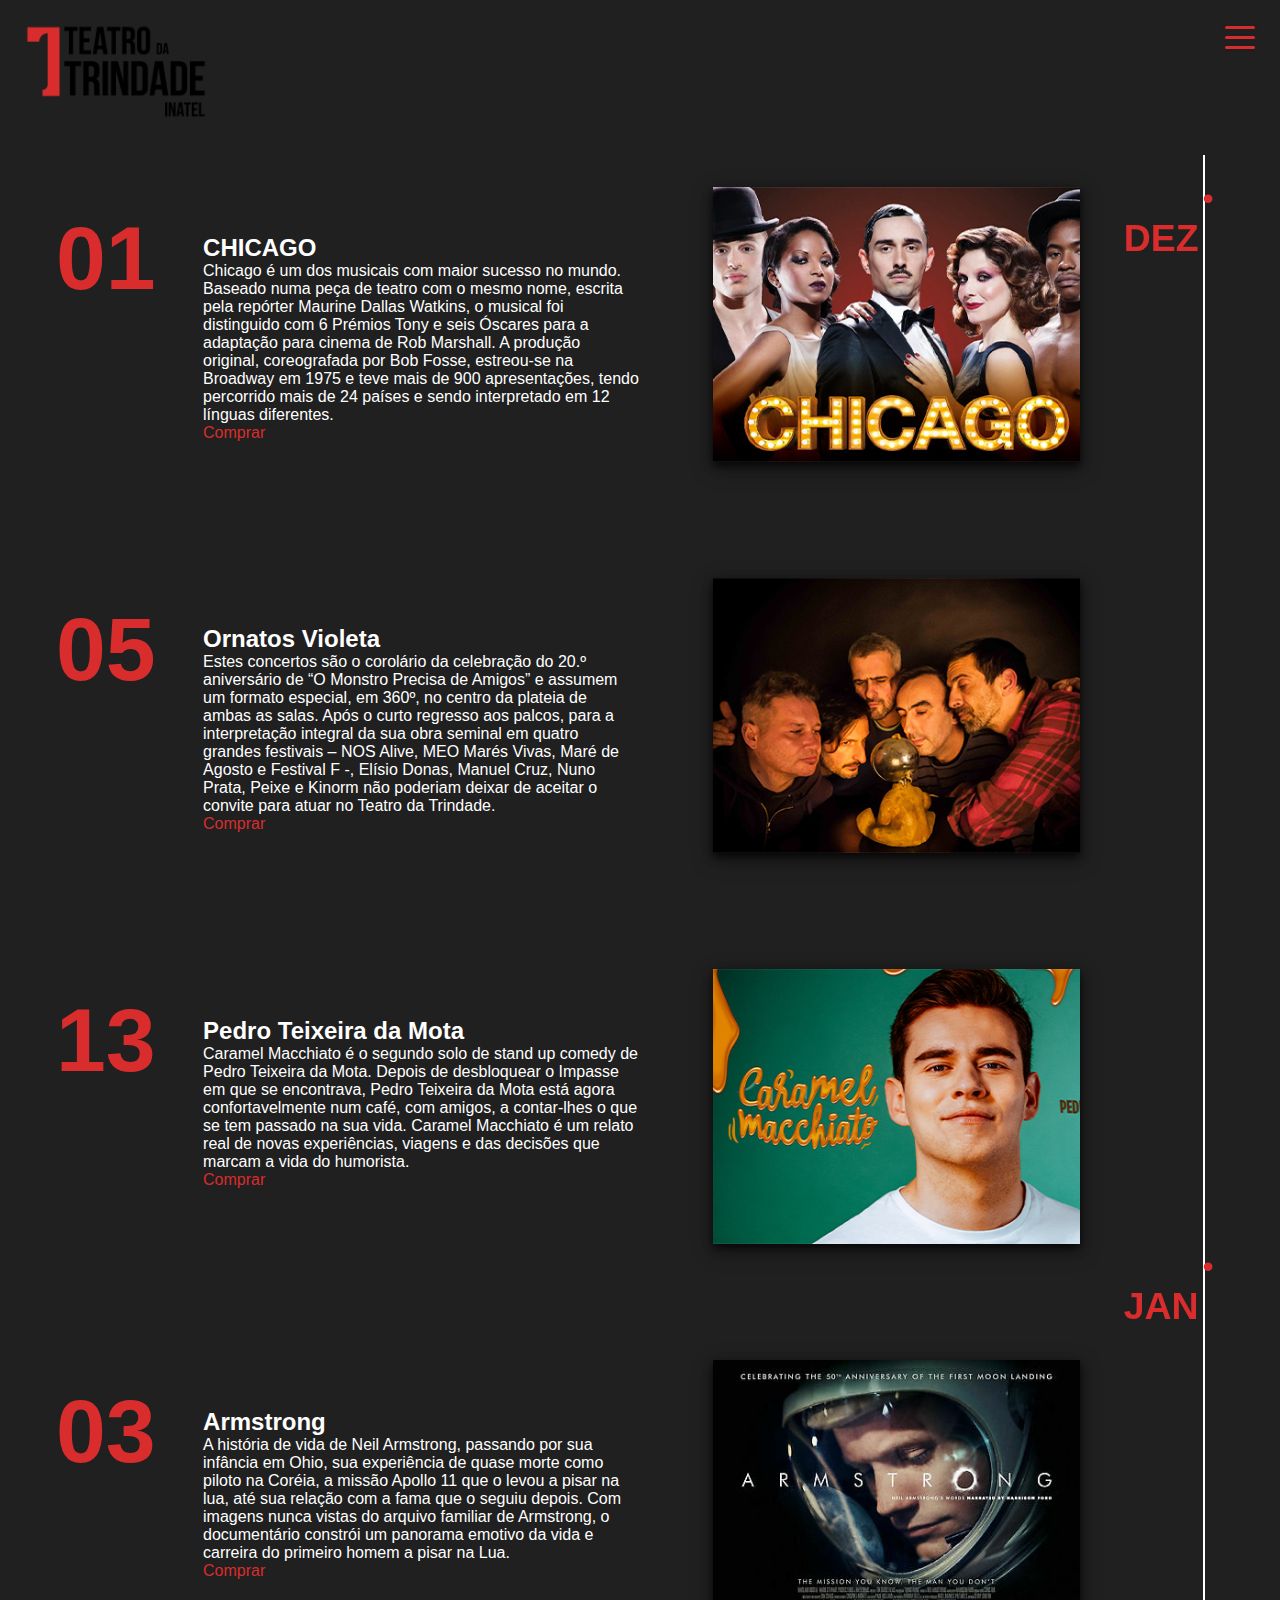
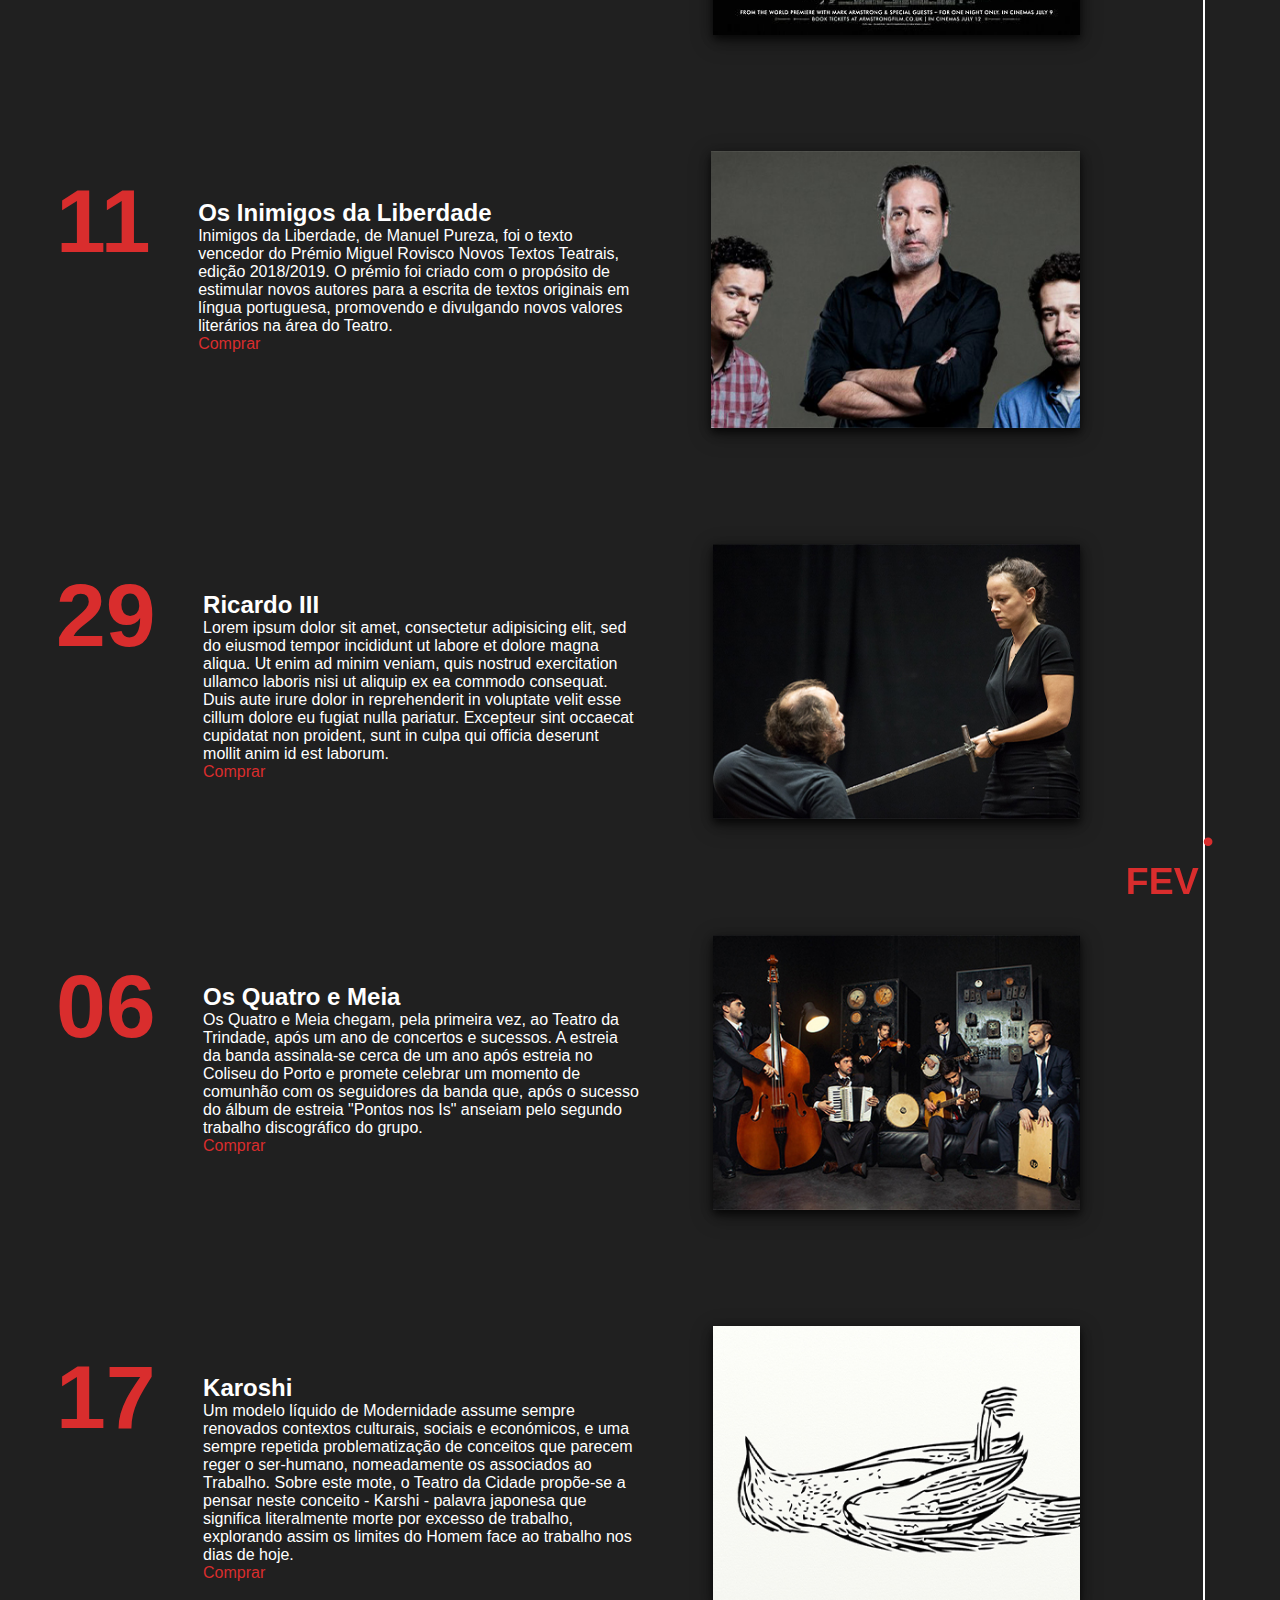
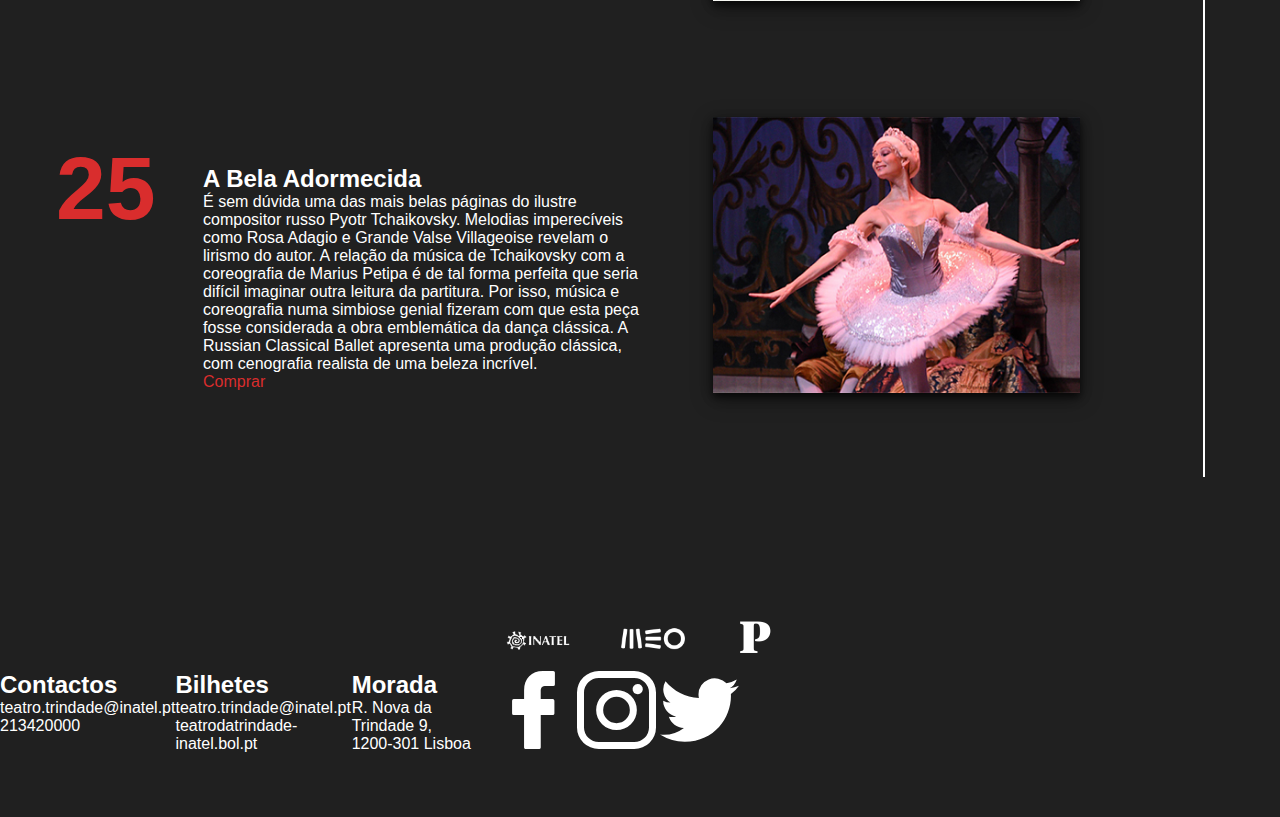
==== commit 16020dcc: "Just missing: footer and sobre.html responsiveness" ====
--- a/agenda.html
+++ b/agenda.html
@@ -2,7 +2,7 @@
 <html lang="pt">
 <head>
     <meta charset="UTF-8">
-    <meta name="viewport" content="user-scalable=no, initial-scale=1, height=device-height">
+    <meta name="viewport" content="width=device-width, initial-scale=1">
     <link rel="icon" href="img/favicon.ico">
     <link rel="stylesheet" href="css/general.css">
     <link rel="stylesheet" href="css/agenda.css">
@@ -11,15 +11,16 @@
 <body>
 
   <header>
-
     <nav>
-      <a href="index.html"><img src="img/logoFullW.png" alt="logo-trindade"></a>
-
+
+      <a href="index.html"><img src="img/logoFullB.png" alt="logo-trindade"></a>
       <input id="hamburguer" type="checkbox" class="check">
+
       <div>
-        <label for="hamburguer" class="hamburguer" id="mostra-menu"><div>
+        <label for="hamburguer" class="hamburguer" id="mostra-menu">
           <span class="barra"></span>
-        </div></label>
+        </label>
+
         <div class="menu">
           <div class="menu-info">
             <ul>
@@ -35,7 +36,6 @@
       </div>
 
     </nav>
-
   </header>
 
   <main>
@@ -218,21 +218,7 @@
       </div>
 
 
-
-
-
-
-
-
-
     </section>
-
-
-
-
-
-
-
 
 
   </main>
--- a/css/general.css
+++ b/css/general.css
@@ -1,28 +1,33 @@
-*{
+* {
   margin: 0;
   font-family: 'Lato', sans-serif;
 }
-nav img{
+
+nav img {
   position: absolute;
   width: 15%;
   margin: 20px 20px;
 }
+
 .hamburguer {
   position: absolute;
   right: 0;
   margin-top: 25px;
   margin-right: 25px;
-  z-index: 2 ;
+  z-index: 2;
   width: 30px;
   padding-top: 11px;
   height: 13px;
 }
-input{
-  background: #fff;
-}
-label{
+
+input {
+  background: #fff;
+}
+
+label {
   cursor: pointer;
 }
+
 /*---Desenha as 3 barras do hamburguer---*/
 .barra {
   position: fixed;
@@ -34,6 +39,7 @@
   border-radius: 200px;
   background: #d92d2d;
 }
+
 .barra:before,
 .barra:after {
   content: '';
@@ -46,44 +52,52 @@
   transition: 0.5s ease-in-out;
   border-radius: 200px;
 }
+
 .barra:before {
   bottom: 10px;
 }
+
 .barra:after {
   top: 10px;
 }
-#hamburguer , #menu{
+
+#hamburguer, #menu {
   display: none;
 }
+
 /*--Rotação das barras para formar uma cruz--*/
 input:checked~div .barra {
   transform: rotate(45deg);
-  box-shadow:none;
-  background: #fff;
-}
+  box-shadow: none;
+  background: #fff;
+}
+
 input:checked~div .barra:before {
   transform: rotate(90deg);
   bottom: 0;
-  box-shadow:none;
-  background: #fff;
-}
+  box-shadow: none;
+  background: #fff;
+}
+
 input:checked~div .barra:after {
   transform: rotate(90deg);
   top: 0;
-  box-shadow:none;
-  background: #fff;
-}
+  box-shadow: none;
+  background: #fff;
+}
+
 input:checked~div .menu {
   display: block;
 }
 
 /*--Desenho do menu--*/
-.menu{
+.menu {
   display: none;
   position: fixed;
   width: 100vw;
   z-index: 1;
 }
+
 .menu-info {
   float: right;
   background-color: #d92d2d;
@@ -92,110 +106,128 @@
   right: 0;
   box-shadow: -5px 0px 50px 0px #202020;
 }
-.menu-info ul{
+
+.menu-info ul {
   margin-top: 35%;
 }
-.menu-info li{
+
+.menu-info li {
   margin-top: 40px;
   list-style: none;
   text-align: right;
   margin-right: 20px;
 }
+
 .menu-info a {
   font-size: 3em;
   text-decoration: none;
   -webkit-user-select: none;
   color: #fff;
 }
-.menu-info a:hover{
+
+.menu-info a:hover {
   color: #000;
   transition: 0.3s;
 }
-.menu-info img{
+
+.menu-info img {
   position: absolute;
   width: 25vw;
   margin: 0;
   bottom: 0;
 }
-.menu-transp{
+
+.menu-transp {
   position: absolute;
   width: 75vw;
   height: 100vh;
-  background: rgba(20,20,20,0.8);
-}
+  background: rgba(20, 20, 20, 0.8);
+}
+
 @media screen and (max-width: 800px) {
-  .menu a{
+  .menu a {
     font-size: 1.5em;
   }
-  .menu-info{
+
+  .menu-info {
     width: 50vw;
   }
-  .menu-transp{
+
+  .menu-transp {
     width: 50vw;
   }
-  .menu img{
+
+  .menu img {
     width: 55vw;
   }
 }
 
-
-
 /*--------------------FOOTER---------------------*/
-footer{
+footer {
   background-color: #202020;
   height: auto;
   padding-bottom: 5%;
 }
-.footer-container{
+
+.footer-container {
   padding-top: 10px;
 }
-.parceiros{
+
+.parceiros {
   display: flex;
-  justify-content:center;
-}
-.parceiros img{
+  justify-content: center;
+}
+
+.parceiros img {
   margin-left: 2%;
   margin-right: 2%;
   width: 5%;
   height: 5%;
 }
-.parceiros img:nth-child(3){
+
+.parceiros img:nth-child(3) {
   margin-top: 5px;
   width: 3%;
 }
-.footer-infos{
+
+.footer-infos {
   color: #fff;
   display: flex;
   justify-content: space-between;
 }
+
 .footer-infos p {
   font-weight: 300;
 }
-.footer-infos a{
-  text-decoration:  none;
+
+.footer-infos a {
+  text-decoration: none;
   font-weight: 300;
   color: #fff;
 }
-.social{
-  display: block;
-}
-.social img{
+
+.social {
+  display: block;
+}
+
+.social img {
   width: 10%;
 }
-
-
 
 @media screen and (max-width: 800px) {
   .footer-infos h2 {
     font-size: 1em;
   }
+
   .footer-infos p {
     font-size: 0.5em;
   }
+
   .footer-infos a {
     font-size: 0.5em;
   }
-  .social img{
+
+  .social img {
     width: 20%;
   }
 }
--- a/css/agenda.css
+++ b/css/agenda.css
@@ -1,17 +1,20 @@
-#agenda{
+#agenda {
   height: auto;
   padding-top: 75px;
   background: #202020;
-  padding-bottom: 400px;
+  padding-bottom: 200px;
 }
-aside{
+
+aside {
   float: right;
 }
+
 .mes {
   display: flex;
   flex-direction: row;
 }
-.mes_label{
+
+.mes_label {
   position: -webkit-sticky;
   position: sticky;
   top: 4rem;
@@ -21,43 +24,52 @@
   top: 20%;
   margin-right: 41%;
 }
-.mes_label h3{
+
+.mes_label h3 {
   margin-right: 15px;
 }
-.linha{
+
+.linha {
   color: #fff;
-  border-left: 2px solid #fff;;
+  border-left: 2px solid #fff;
+  ;
   height: 150vh;
   margin-left: 85px;
   margin-right: 75px;
   height: 100%;
 }
-.evento{
+
+.evento {
   display: flex;
   color: #fff;
   margin-left: 5%;
   margin-right: 10%;
   margin-top: 10%;
 }
-.evento h1{
+
+.evento h1 {
   color: #d92d2d;
   margin-top: 20%;
   font-size: 7vw;
 }
-.evento p{
+
+.evento p {
   font-size: 1em;
   font-weight: 300;
 }
-.evento a{
+
+.evento a {
   text-decoration: none;
   color: #d92d2d;
 }
+
 .info {
   margin-top: 5%;
   margin-left: 5%;
   width: 50%;
 }
-.cartaz img{
+
+.cartaz img {
   width: 100%;
   margin-left: 20%;
   box-shadow: 0 4px 8px 0 rgba(0, 0, 0, 0.7), 0 6px 20px 0 rgba(0, 0, 0, 0.4);
@@ -68,16 +80,20 @@
     margin-top: 75px;
     display: block;
   }
-  .evento h1{
+
+  .evento h1 {
     margin-left: 5%;
   }
-  .evento p{
+
+  .evento p {
     font-size: 14px;
   }
-  .info{
+
+  .info {
     width: 100%;
   }
-  .cartaz img{
+
+  .cartaz img {
     margin-top: 5%;
     margin-left: 5%;
   }
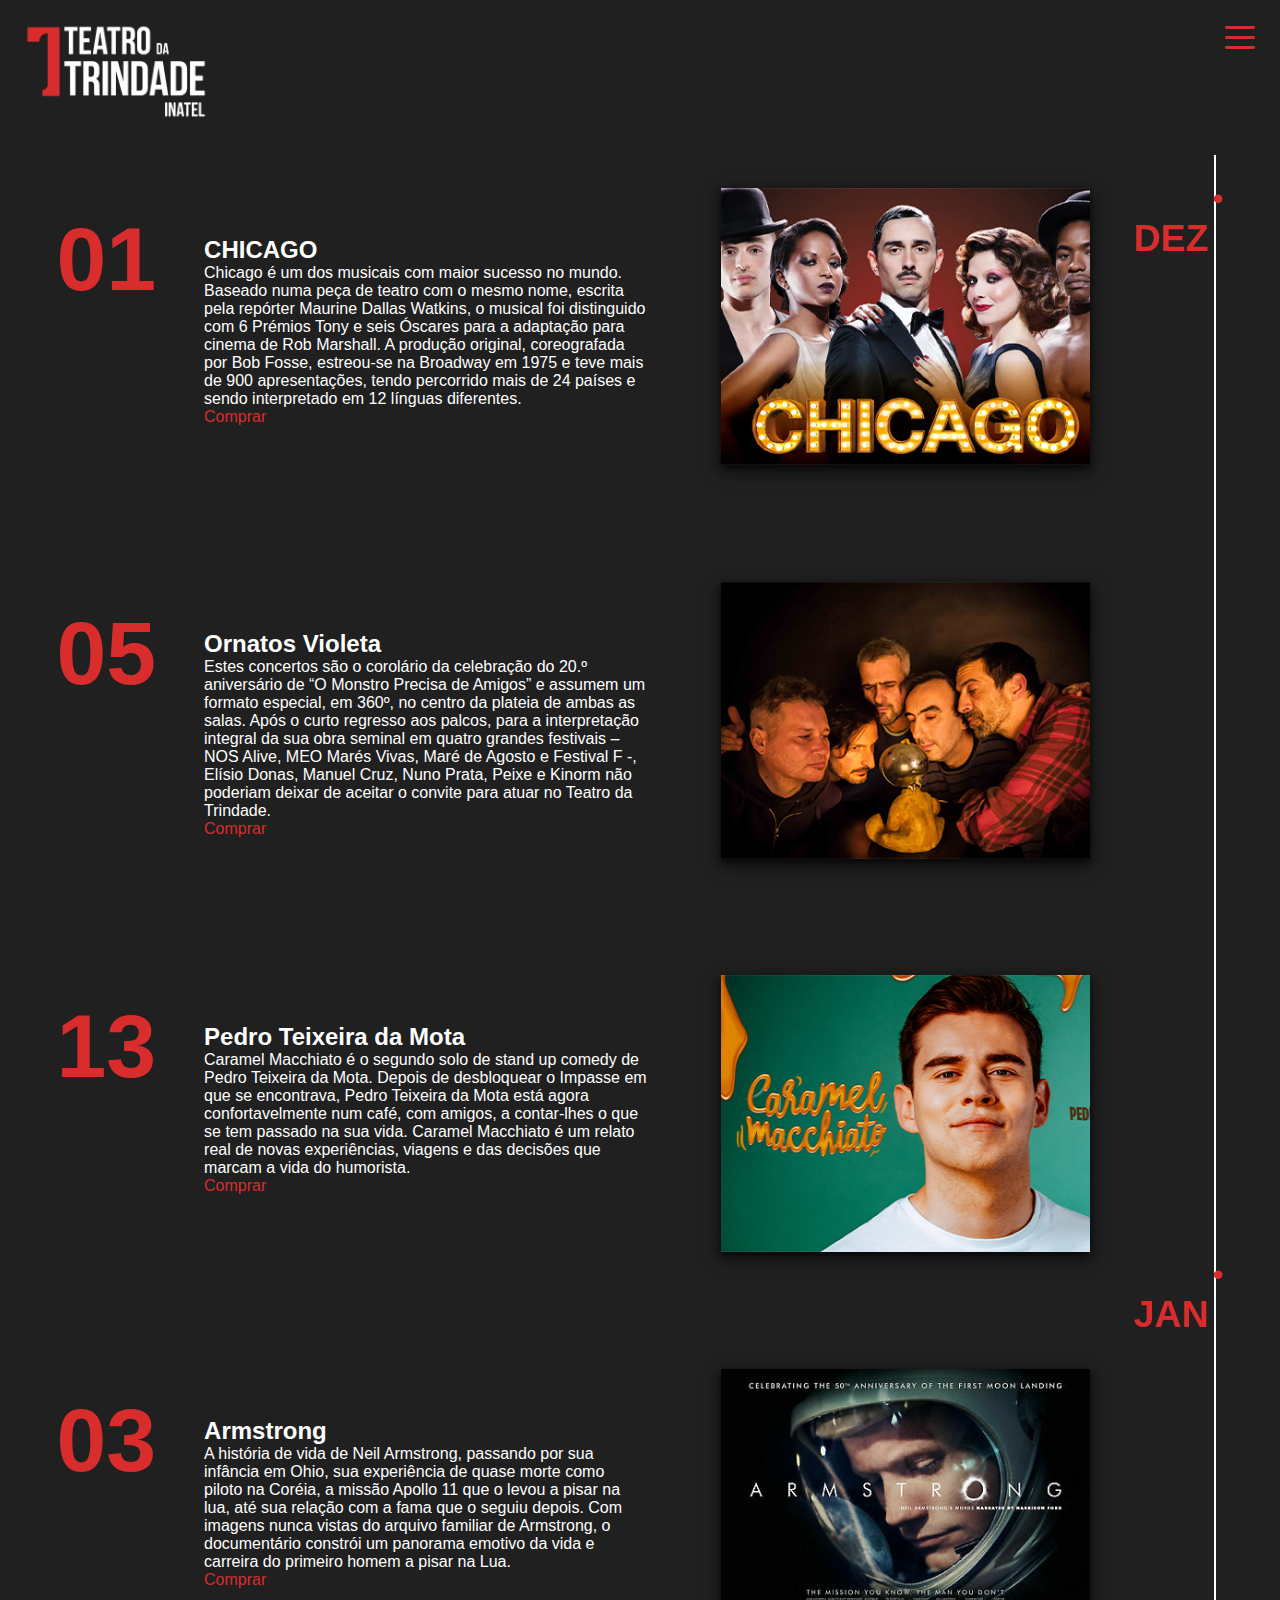
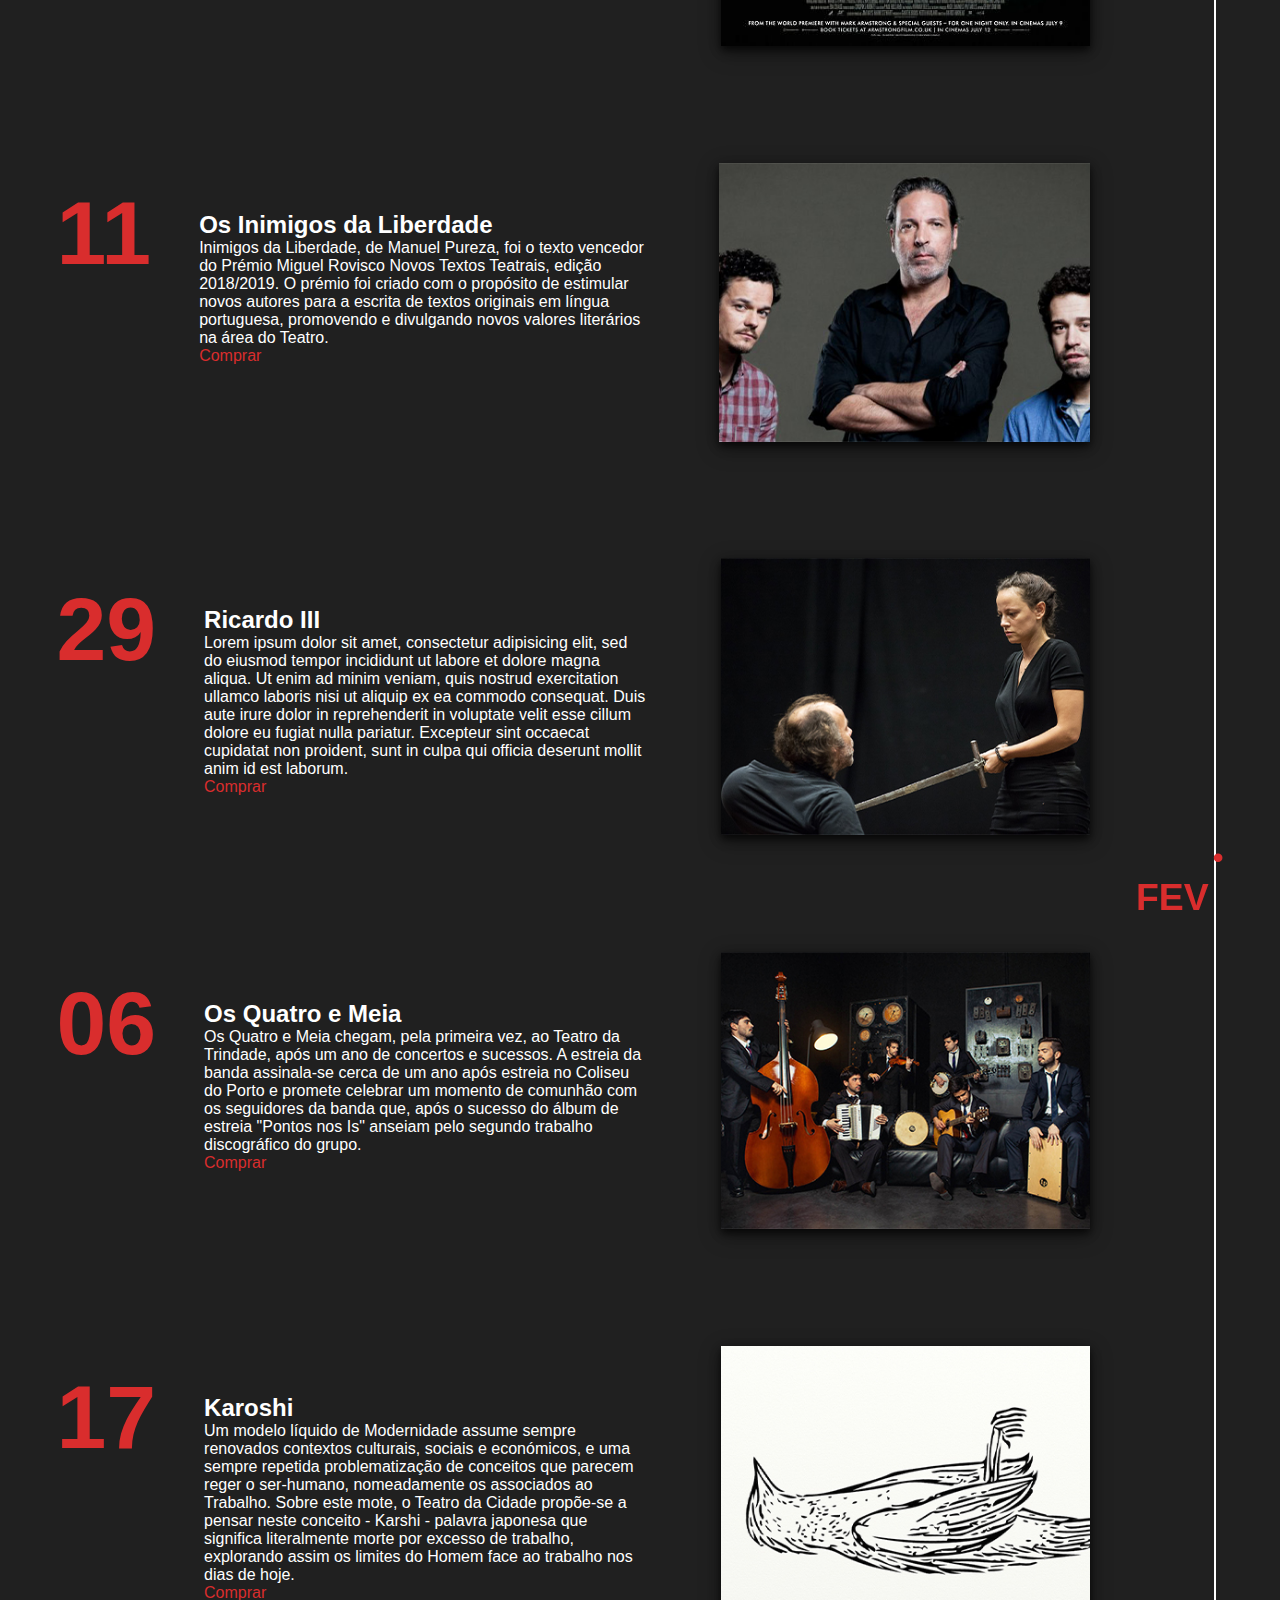
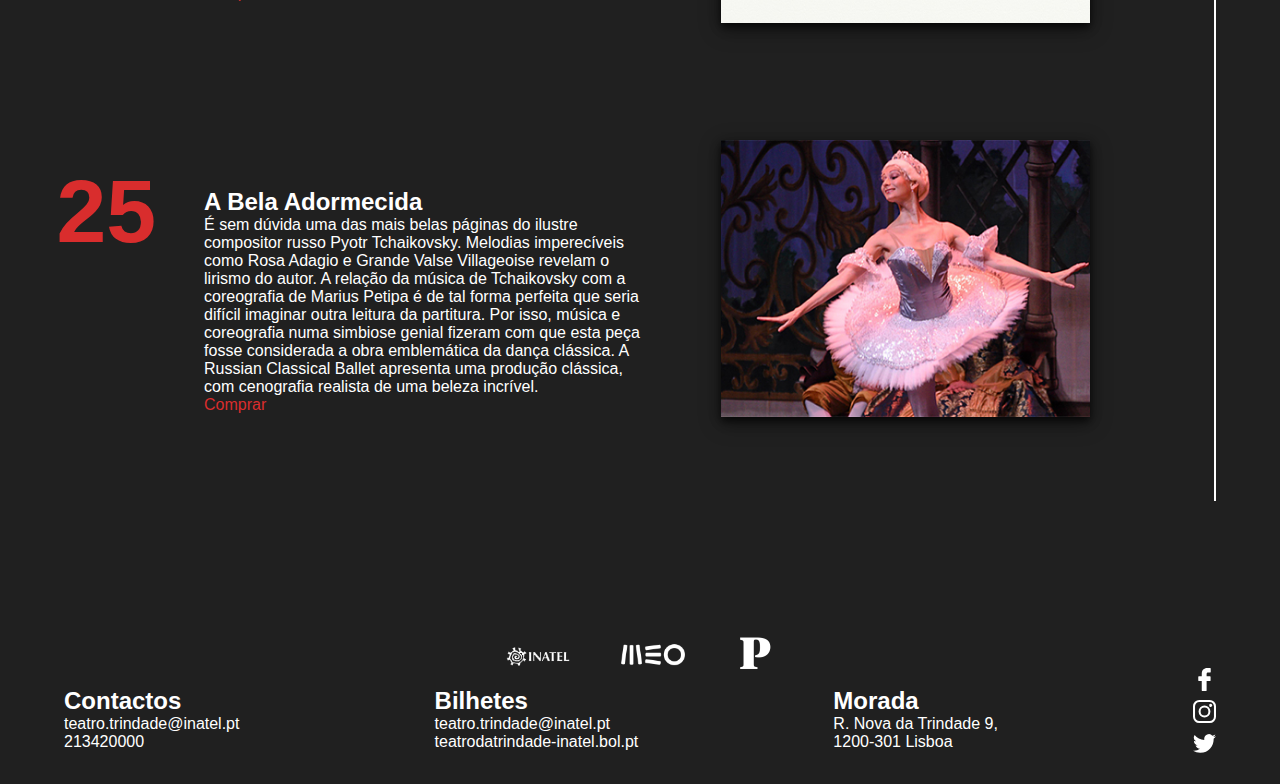
==== commit 52d06972: "CSS (Meta 2) done!" ====
--- a/agenda.html
+++ b/agenda.html
@@ -1,20 +1,22 @@
 <!DOCTYPE html>
 <html lang="pt">
+
 <head>
-    <meta charset="UTF-8">
-    <meta name="viewport" content="width=device-width, initial-scale=1">
-    <link rel="icon" href="img/favicon.ico">
-    <link rel="stylesheet" href="css/general.css">
-    <link rel="stylesheet" href="css/agenda.css">
-    <title>Agenda</title>
+  <meta charset="UTF-8">
+  <meta name="viewport" content="width=device-width, initial-scale=1">
+  <link rel="icon" href="img/favicon.ico">
+  <link rel="stylesheet" href="css/general.css">
+  <link rel="stylesheet" href="css/agenda.css">
+  <title>Agenda</title>
 </head>
+
 <body>
 
   <header>
     <nav>
 
-      <a href="index.html"><img src="img/logoFullB.png" alt="logo-trindade"></a>
-      <input id="hamburguer" type="checkbox" class="check">
+      <a href="index.html"><img src="img/logoFullW.png" alt="logo-trindade"></a>
+      <input id="hamburguer" type="checkbox">
 
       <div>
         <label for="hamburguer" class="hamburguer" id="mostra-menu">
@@ -52,7 +54,8 @@
             </div>
             <div class="info" id="chicago">
               <h2>CHICAGO</h2>
-              <p>Chicago é um dos musicais com maior sucesso no mundo. Baseado numa peça de teatro com o mesmo nome, escrita pela repórter Maurine Dallas Watkins, o musical foi distinguido com 6 Prémios Tony e seis Óscares para a adaptação para cinema de Rob Marshall. A produção original, coreografada por Bob Fosse, estreou-se na Broadway em 1975 e teve mais de 900 apresentações, tendo percorrido mais de 24 países e sendo interpretado em 12 línguas diferentes.</p>
+              <p>Chicago é um dos musicais com maior sucesso no mundo. Baseado numa peça de teatro com o mesmo nome, escrita pela repórter Maurine Dallas Watkins, o musical foi distinguido com 6 Prémios Tony e seis Óscares para a adaptação para
+                cinema de Rob Marshall. A produção original, coreografada por Bob Fosse, estreou-se na Broadway em 1975 e teve mais de 900 apresentações, tendo percorrido mais de 24 países e sendo interpretado em 12 línguas diferentes.</p>
               <a href="bilheteira.html">Comprar</a>
             </div>
             <div class="cartaz">
@@ -66,8 +69,10 @@
             </div>
             <div class="info">
               <h2>Ornatos Violeta</h2>
-              <p>Estes concertos são o corolário da celebração do 20.º aniversário de “O Monstro Precisa de Amigos” e assumem um formato especial, em 360º, no centro da plateia de ambas as salas. Após o curto regresso aos palcos, para a interpretação integral da sua obra seminal em quatro grandes festivais – NOS Alive, MEO Marés Vivas, Maré de Agosto e Festival F -, Elísio Donas, Manuel Cruz, Nuno Prata, Peixe e Kinorm não poderiam deixar de aceitar o convite para atuar no Teatro da Trindade.<p>
-              <a href="bilheteira.html">Comprar</a>
+              <p>Estes concertos são o corolário da celebração do 20.º aniversário de “O Monstro Precisa de Amigos” e assumem um formato especial, em 360º, no centro da plateia de ambas as salas. Após o curto regresso aos palcos, para a interpretação
+                integral da sua obra seminal em quatro grandes festivais – NOS Alive, MEO Marés Vivas, Maré de Agosto e Festival F -, Elísio Donas, Manuel Cruz, Nuno Prata, Peixe e Kinorm não poderiam deixar de aceitar o convite para atuar no Teatro
+                da Trindade.<p>
+                  <a href="bilheteira.html">Comprar</a>
             </div>
             <div class="cartaz">
               <img src="img/agenda/ornatos.jpg" alt="cartaz-evento">
@@ -80,7 +85,8 @@
             </div>
             <div class="info">
               <h2>Pedro Teixeira da Mota</h2>
-              <p>Caramel Macchiato é o segundo solo de stand up comedy de Pedro Teixeira da Mota. Depois de desbloquear o Impasse em que se encontrava, Pedro Teixeira da Mota está agora confortavelmente num café, com amigos, a contar-lhes o que se tem passado na sua vida. Caramel Macchiato é um relato real de novas experiências, viagens e das decisões que marcam a vida do humorista.</p>
+              <p>Caramel Macchiato é o segundo solo de stand up comedy de Pedro Teixeira da Mota. Depois de desbloquear o Impasse em que se encontrava, Pedro Teixeira da Mota está agora confortavelmente num café, com amigos, a contar-lhes o que se
+                tem passado na sua vida. Caramel Macchiato é um relato real de novas experiências, viagens e das decisões que marcam a vida do humorista.</p>
               <a href="bilheteira.html">Comprar</a>
             </div>
             <div class="cartaz">
@@ -90,7 +96,7 @@
         </div>
 
         <aside class="cronologia">
-          <div class="mes_label">
+          <div class="sticky-mes">
             <span>&bull;</span>
             <h3>DEZ</h3>
           </div>
@@ -112,7 +118,8 @@
             </div>
             <div class="info">
               <h2>Armstrong</h2>
-              <p>A história de vida de Neil Armstrong, passando por sua infância em Ohio, sua experiência de quase morte como piloto na Coréia, a missão Apollo 11 que o levou a pisar na lua, até sua relação com a fama que o seguiu depois. Com imagens nunca vistas do arquivo familiar de Armstrong, o documentário constrói um panorama emotivo da vida e carreira do primeiro homem a pisar na Lua.</p>
+              <p>A história de vida de Neil Armstrong, passando por sua infância em Ohio, sua experiência de quase morte como piloto na Coréia, a missão Apollo 11 que o levou a pisar na lua, até sua relação com a fama que o seguiu depois. Com imagens
+                nunca vistas do arquivo familiar de Armstrong, o documentário constrói um panorama emotivo da vida e carreira do primeiro homem a pisar na Lua.</p>
               <a href="bilheteira.html">Comprar</a>
             </div>
             <div class="cartaz">
@@ -126,7 +133,8 @@
             </div>
             <div class="info">
               <h2>Os Inimigos da Liberdade</h2>
-              <p>Inimigos da Liberdade, de Manuel Pureza, foi o texto vencedor do Prémio Miguel Rovisco Novos Textos Teatrais, edição 2018/2019. O prémio foi criado com o propósito de estimular novos autores para a escrita de textos originais em língua portuguesa, promovendo e divulgando novos valores literários na área do Teatro.</p>
+              <p>Inimigos da Liberdade, de Manuel Pureza, foi o texto vencedor do Prémio Miguel Rovisco Novos Textos Teatrais, edição 2018/2019. O prémio foi criado com o propósito de estimular novos autores para a escrita de textos originais em
+                língua portuguesa, promovendo e divulgando novos valores literários na área do Teatro.</p>
               <a href="bilheteira.html">Comprar</a>
             </div>
             <div class="cartaz">
@@ -140,7 +148,8 @@
             </div>
             <div class="info">
               <h2>Ricardo III</h2>
-              <p>Lorem ipsum dolor sit amet, consectetur adipisicing elit, sed do eiusmod tempor incididunt ut labore et dolore magna aliqua. Ut enim ad minim veniam, quis nostrud exercitation ullamco laboris nisi ut aliquip ex ea commodo consequat. Duis aute irure dolor in reprehenderit in voluptate velit esse cillum dolore eu fugiat nulla pariatur. Excepteur sint occaecat cupidatat non proident, sunt in culpa qui officia deserunt mollit anim id est laborum.</p>
+              <p>Lorem ipsum dolor sit amet, consectetur adipisicing elit, sed do eiusmod tempor incididunt ut labore et dolore magna aliqua. Ut enim ad minim veniam, quis nostrud exercitation ullamco laboris nisi ut aliquip ex ea commodo consequat.
+                Duis aute irure dolor in reprehenderit in voluptate velit esse cillum dolore eu fugiat nulla pariatur. Excepteur sint occaecat cupidatat non proident, sunt in culpa qui officia deserunt mollit anim id est laborum.</p>
               <a href="bilheteira.html">Comprar</a>
             </div>
             <div class="cartaz">
@@ -150,7 +159,7 @@
         </div>
 
         <aside class="cronologia">
-          <div class="mes_label">
+          <div class="sticky-mes">
             <span>&bull;</span>
             <h3>JAN</h3>
           </div>
@@ -170,7 +179,8 @@
             </div>
             <div class="info">
               <h2>Os Quatro e Meia</h2>
-              <p>Os Quatro e Meia chegam, pela primeira vez, ao Teatro da Trindade, após um ano de concertos e sucessos. A estreia da banda assinala-se cerca de um ano após estreia no Coliseu do Porto e promete celebrar um momento de comunhão com os seguidores da banda que, após o sucesso do álbum de estreia "Pontos nos Is" anseiam pelo segundo trabalho discográfico do grupo.</p>
+              <p>Os Quatro e Meia chegam, pela primeira vez, ao Teatro da Trindade, após um ano de concertos e sucessos. A estreia da banda assinala-se cerca de um ano após estreia no Coliseu do Porto e promete celebrar um momento de comunhão com os
+                seguidores da banda que, após o sucesso do álbum de estreia "Pontos nos Is" anseiam pelo segundo trabalho discográfico do grupo.</p>
               <a href="bilheteira.html">Comprar</a>
             </div>
             <div class="cartaz">
@@ -184,7 +194,8 @@
             </div>
             <div class="info">
               <h2>Karoshi</h2>
-              <p>Um modelo líquido de Modernidade assume sempre renovados contextos culturais, sociais e económicos, e uma sempre repetida problematização de conceitos que parecem reger o ser-humano, nomeadamente os associados ao Trabalho. Sobre este mote, o Teatro da Cidade propõe-se a pensar neste conceito - Karshi - palavra japonesa que significa literalmente morte por excesso de trabalho, explorando assim os limites do Homem face ao trabalho nos dias de hoje.</p>
+              <p>Um modelo líquido de Modernidade assume sempre renovados contextos culturais, sociais e económicos, e uma sempre repetida problematização de conceitos que parecem reger o ser-humano, nomeadamente os associados ao Trabalho. Sobre este
+                mote, o Teatro da Cidade propõe-se a pensar neste conceito - Karshi - palavra japonesa que significa literalmente morte por excesso de trabalho, explorando assim os limites do Homem face ao trabalho nos dias de hoje.</p>
               <a href="bilheteira.html">Comprar</a>
             </div>
             <div class="cartaz">
@@ -198,7 +209,9 @@
             </div>
             <div class="info">
               <h2>A Bela Adormecida</h2>
-              <p>É sem dúvida uma das mais belas páginas do ilustre compositor russo Pyotr Tchaikovsky. Melodias imperecíveis como Rosa Adagio e Grande Valse Villageoise revelam o lirismo do autor. A relação da música de Tchaikovsky com a coreografia de Marius Petipa é de tal forma perfeita que seria difícil imaginar outra leitura da partitura. Por isso, música e coreografia numa simbiose genial fizeram com que esta peça fosse considerada a obra emblemática da dança clássica. A Russian Classical Ballet apresenta uma produção clássica, com cenografia realista de uma beleza incrível.</p>
+              <p>É sem dúvida uma das mais belas páginas do ilustre compositor russo Pyotr Tchaikovsky. Melodias imperecíveis como Rosa Adagio e Grande Valse Villageoise revelam o lirismo do autor. A relação da música de Tchaikovsky com a coreografia
+                de Marius Petipa é de tal forma perfeita que seria difícil imaginar outra leitura da partitura. Por isso, música e coreografia numa simbiose genial fizeram com que esta peça fosse considerada a obra emblemática da dança clássica. A
+                Russian Classical Ballet apresenta uma produção clássica, com cenografia realista de uma beleza incrível.</p>
               <a href="bilheteira.html">Comprar</a>
             </div>
             <div class="cartaz">
@@ -208,7 +221,7 @@
         </div>
 
         <aside class="cronologia">
-          <div class="mes_label">
+          <div class="sticky-mes">
             <span>&bull;</span>
             <h3>FEV</h3>
           </div>
@@ -226,43 +239,50 @@
 
   <footer>
 
-      <div class="footer-container">
-          <div class="parceiros">
-              <img src="img/inatelW.png" alt="logo-inatel">
-              <img src="img/meoW.png" alt="logo-meo">
-              <img src="img/publicoW.png" alt="logo-publico">
-          </div>
-
-          <div class="footer-infos">
-
-            <div class="contactos">
-              <h2>Contactos</h2>
-              <p>teatro.trindade@inatel.pt</p>
-              <p>213420000</p>
-            </div>
-
-            <div class="bilhetes">
-              <h2>Bilhetes</h2>
-              <p>teatro.trindade@inatel.pt</p>
-              <a href="https://www.bol.pt/Projecto/EntidadesAderentes/4134-teatro_da_trindade_inatel" target="_blank">teatrodatrindade-inatel.bol.pt</a>
-            </div>
-
-            <div class="morada">
-              <h2>Morada</h2>
-              <p>R. Nova da Trindade 9,<br>1200-301 Lisboa</p>
-            </div>
-
-            <div class="social">
-                <a href="https://www.facebook.com/TeatrodaTrindade/" target="_blank"><img src="img/facebook.svg" alt="icon-facebook"></a>
-                <a href="https://www.instagram.com/teatrodatrindade/" target="_blank"><img src="img/instagram.svg" alt="icon-instagram"></a>
-                <a href="https://twitter.com/inateloficial" target="_blank"><img src="img/twitter.svg" alt="icon-twitter"></a>
-            </div>
-
-          </div>
-
-      </div>
+    <div class="footer-container">
+      <div class="parceiros">
+        <img src="img/inatelW.png" alt="logo-inatel">
+        <img src="img/meoW.png" alt="logo-meo">
+        <img src="img/publicoW.png" alt="logo-publico">
+      </div>
+
+      <div class="footer-infos">
+
+        <div class="contactos">
+          <h2>Contactos</h2>
+          <p>teatro.trindade@inatel.pt</p>
+          <p>213420000</p>
+        </div>
+
+        <div class="bilhetes">
+          <h2>Bilhetes</h2>
+          <p>teatro.trindade@inatel.pt</p>
+          <a href="https://www.bol.pt/Projecto/EntidadesAderentes/4134-teatro_da_trindade_inatel" target="_blank">teatrodatrindade-inatel.bol.pt</a>
+        </div>
+
+        <div class="morada">
+          <h2>Morada</h2>
+          <p>R. Nova da Trindade 9,<br>1200-301 Lisboa</p>
+        </div>
+
+        <div class="social">
+          <div class="fb">
+            <a href="https://www.facebook.com/TeatrodaTrindade/" target="_blank"><img src="img/facebook.svg" alt="icon-facebook"></a>
+          </div>
+          <div class="ig">
+            <a href="https://www.instagram.com/teatrodatrindade/" target="_blank"><img src="img/instagram.svg" alt="icon-instagram"></a>
+          </div>
+          <div class="tt">
+            <a href="https://twitter.com/inateloficial" target="_blank"><img src="img/twitter.svg" alt="icon-twitter"></a>
+          </div>
+        </div>
+
+      </div>
+
+    </div>
 
   </footer>
 
 </body>
+
 </html>
--- a/css/general.css
+++ b/css/general.css
@@ -18,10 +18,6 @@
   width: 30px;
   padding-top: 11px;
   height: 13px;
-}
-
-input {
-  background: #fff;
 }
 
 label {
@@ -90,7 +86,7 @@
   display: block;
 }
 
-/*--Desenho do menu--*/
+/*-----------------Desenho do menu-----------*/
 .menu {
   display: none;
   position: fixed;
@@ -103,6 +99,7 @@
   background-color: #d92d2d;
   width: 25vw;
   height: 100vh;
+  user-select: none;
   right: 0;
   box-shadow: -5px 0px 50px 0px #202020;
 }
@@ -121,7 +118,6 @@
 .menu-info a {
   font-size: 3em;
   text-decoration: none;
-  -webkit-user-select: none;
   color: #fff;
 }
 
@@ -132,6 +128,7 @@
 
 .menu-info img {
   position: absolute;
+  user-select: none;
   width: 25vw;
   margin: 0;
   bottom: 0;
@@ -145,6 +142,10 @@
 }
 
 @media screen and (max-width: 800px) {
+  .menu-info ul {
+    margin-top: 45%;
+  }
+
   .menu a {
     font-size: 1.5em;
   }
@@ -166,7 +167,7 @@
 footer {
   background-color: #202020;
   height: auto;
-  padding-bottom: 5%;
+  padding-bottom: 2%;
 }
 
 .footer-container {
@@ -191,12 +192,20 @@
 }
 
 .footer-infos {
+  margin-left: 5%;
+  margin-right: 5%;
   color: #fff;
   display: flex;
   justify-content: space-between;
 }
 
+.footer-infos h2 {
+  font-size: 1.5em;
+  margin-left: 0;
+}
+
 .footer-infos p {
+  font-size: 1em;
   font-weight: 300;
 }
 
@@ -207,27 +216,27 @@
 }
 
 .social {
-  display: block;
-}
-
-.social img {
-  width: 10%;
+  width: 2%;
+  margin-top: -2%;
+}
+
+.social div {
+  margin-top: 20%;
 }
 
 @media screen and (max-width: 800px) {
-  .footer-infos h2 {
-    font-size: 1em;
-  }
-
-  .footer-infos p {
+  .footer-infos {
     font-size: 0.5em;
   }
-
-  .footer-infos a {
-    font-size: 0.5em;
-  }
-
-  .social img {
-    width: 20%;
-  }
-}
+}
+
+@media screen and (max-width: 600px) {
+  .footer-infos {
+    font-size: 0.3em;
+  }
+}
+@media screen and (max-width: 400px) {
+  .footer-infos {
+    font-size: 0.2em;
+  }
+}
--- a/css/agenda.css
+++ b/css/agenda.css
@@ -2,7 +2,7 @@
   height: auto;
   padding-top: 75px;
   background: #202020;
-  padding-bottom: 200px;
+  padding-bottom: 15%
 }
 
 aside {
@@ -14,28 +14,26 @@
   flex-direction: row;
 }
 
-.mes_label {
-  position: -webkit-sticky;
+.sticky-mes {
   position: sticky;
   top: 4rem;
   font-size: 2em;
   color: #d92d2d;
   text-align: right;
-  top: 20%;
-  margin-right: 41%;
+  top: 20vh;
+  margin-right: 4.4vw;
 }
 
-.mes_label h3 {
+.sticky-mes h3 {
   margin-right: 15px;
 }
 
 .linha {
   color: #fff;
   border-left: 2px solid #fff;
-  ;
   height: 150vh;
   margin-left: 85px;
-  margin-right: 75px;
+  margin-right: 5vw;
   height: 100%;
 }
 
@@ -78,7 +76,17 @@
 @media screen and (max-width: 900px) {
   .evento {
     margin-top: 75px;
+    margin-right: 0;
     display: block;
+  }
+
+  .sticky-mes {
+    margin-right: 11%;
+    font-size: 1.5em;
+  }
+
+  .linha {
+    margin-right: 18px;
   }
 
   .evento h1 {
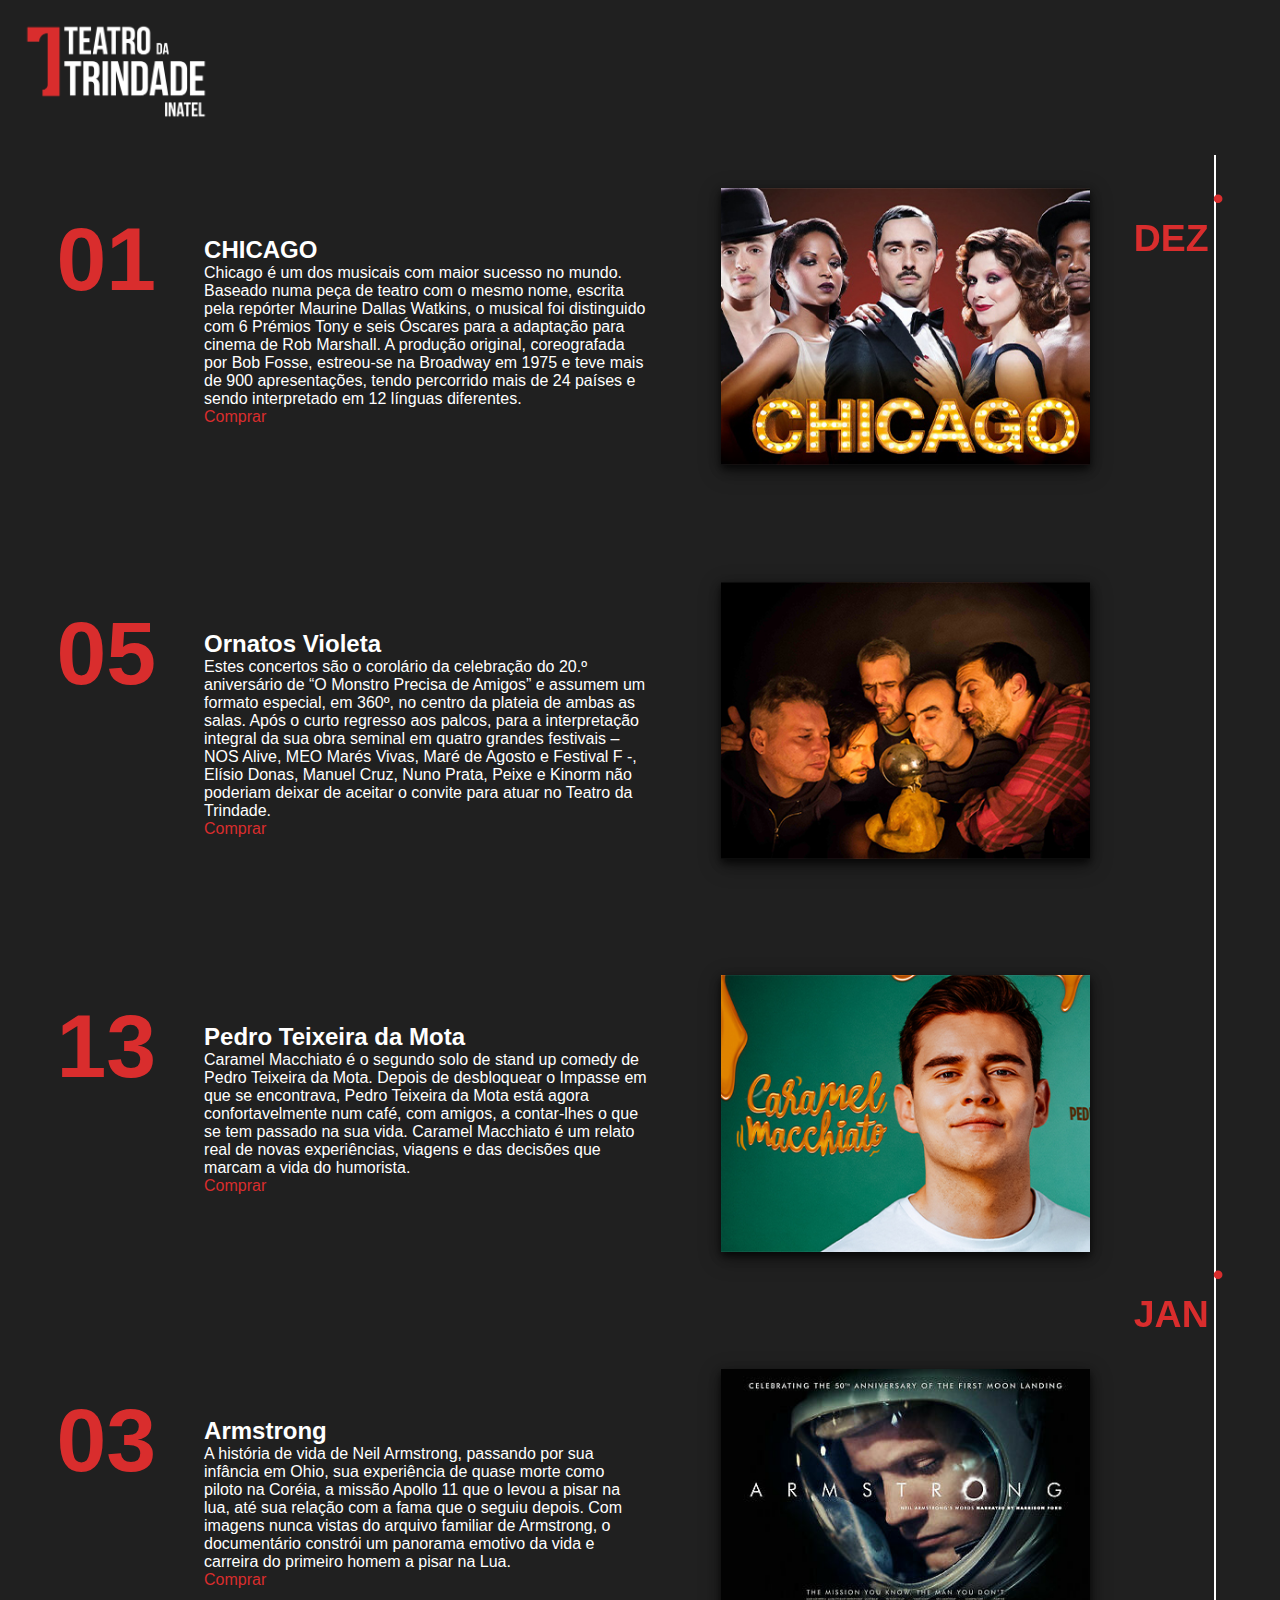
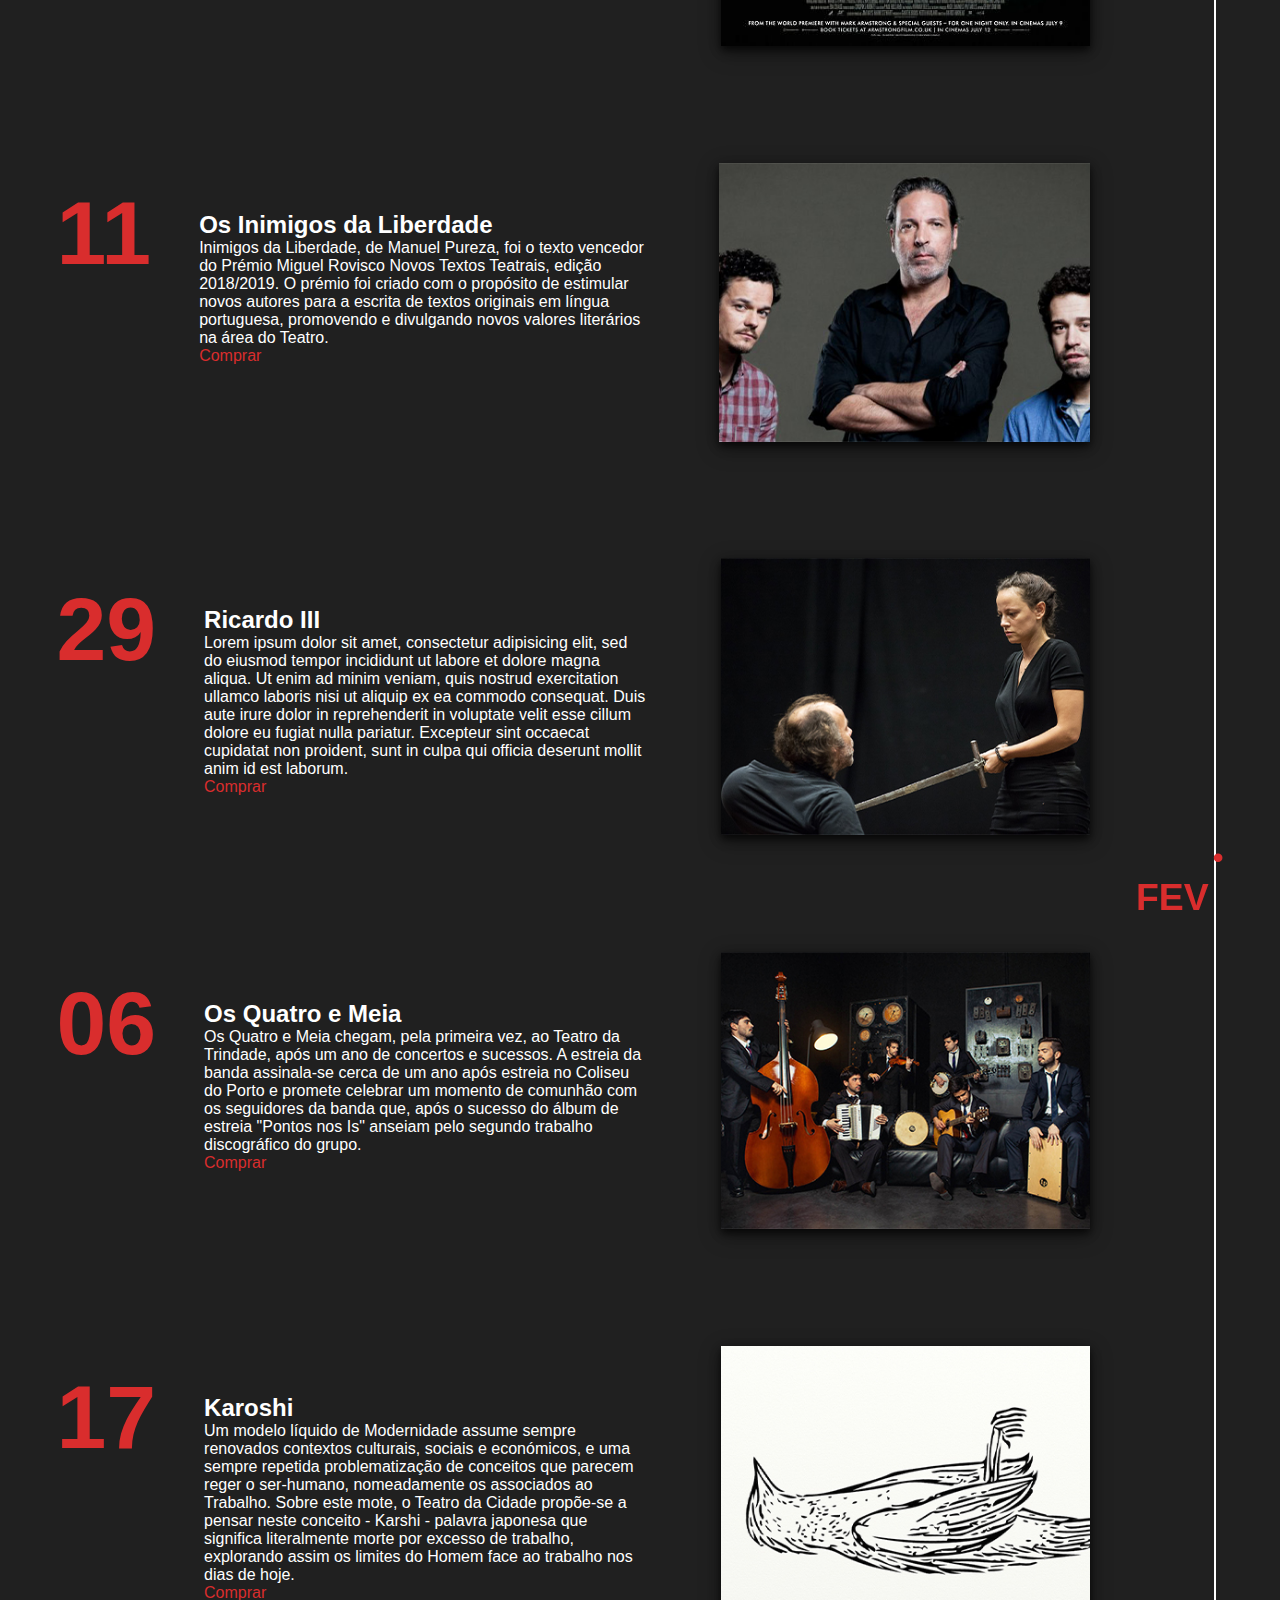
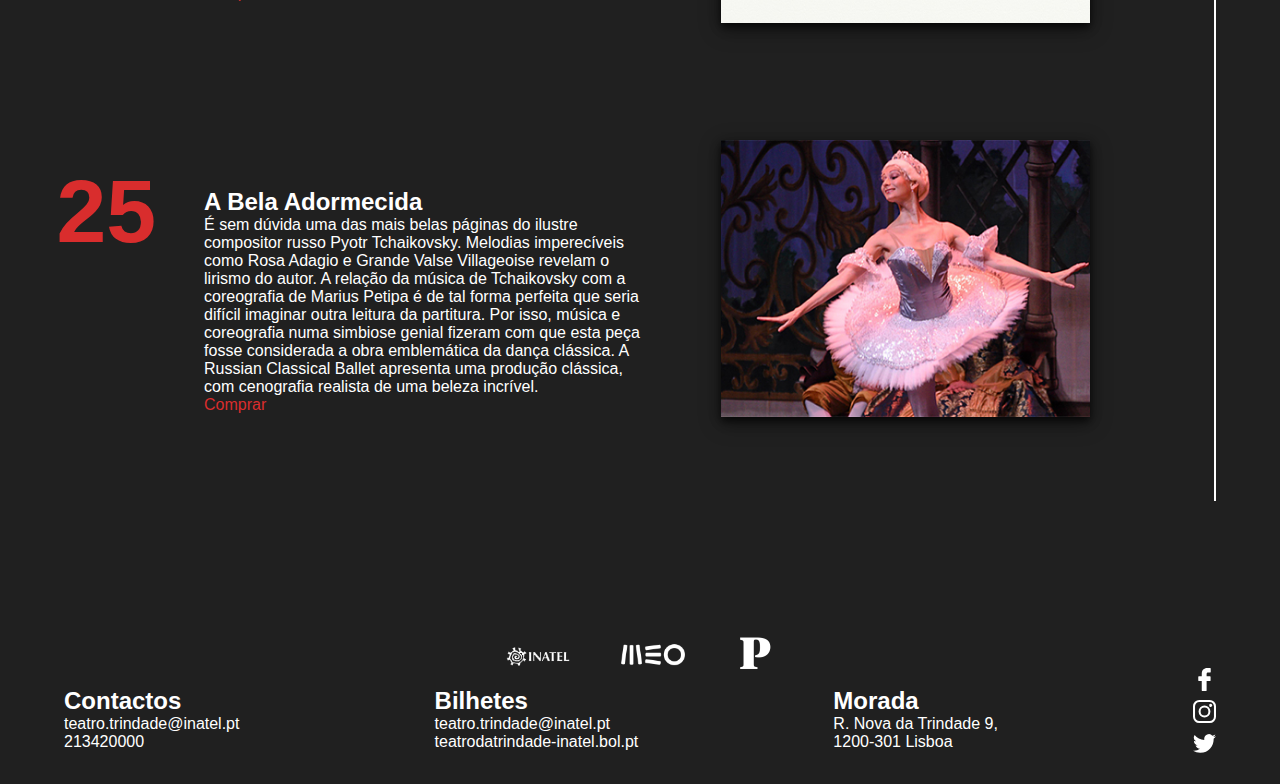
==== commit f3e127af: "(Meta 3) Intro animation and slider done (js)" ====
--- a/agenda.html
+++ b/agenda.html
@@ -283,6 +283,7 @@
 
   </footer>
 
+<script src="js/myScript.js"></script>
 </body>
 
 </html>
--- a/css/general.css
+++ b/css/general.css
@@ -31,9 +31,10 @@
   width: 30px;
   height: 3px;
   box-shadow: 0px 0px 3px 0px #1f1f1f;
-  transition: 0.2s ease-in-out;
+  transition: 1s ease-in-out;
   border-radius: 200px;
   background: #d92d2d;
+  opacity: 0;
 }
 
 .barra:before,
@@ -102,6 +103,7 @@
   user-select: none;
   right: 0;
   box-shadow: -5px 0px 50px 0px #202020;
+  position: absolute;
 }
 
 .menu-info ul {
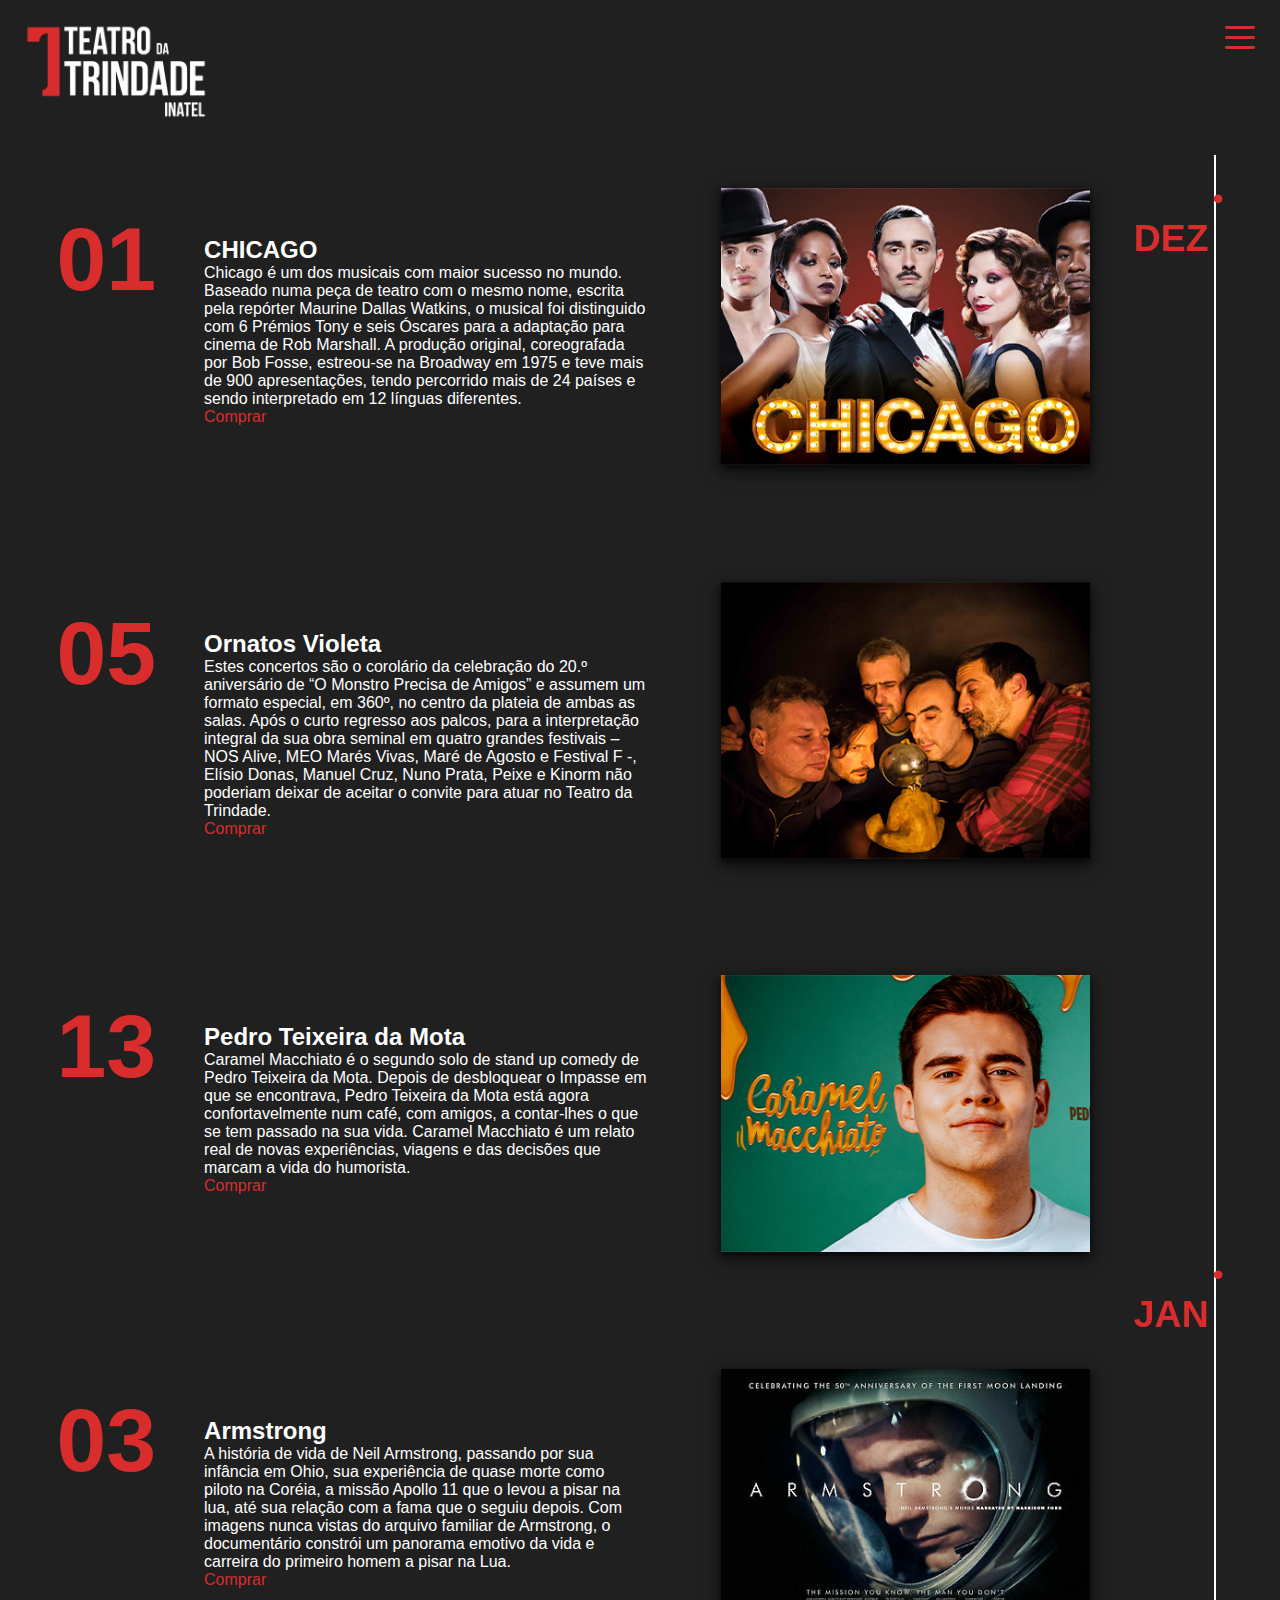
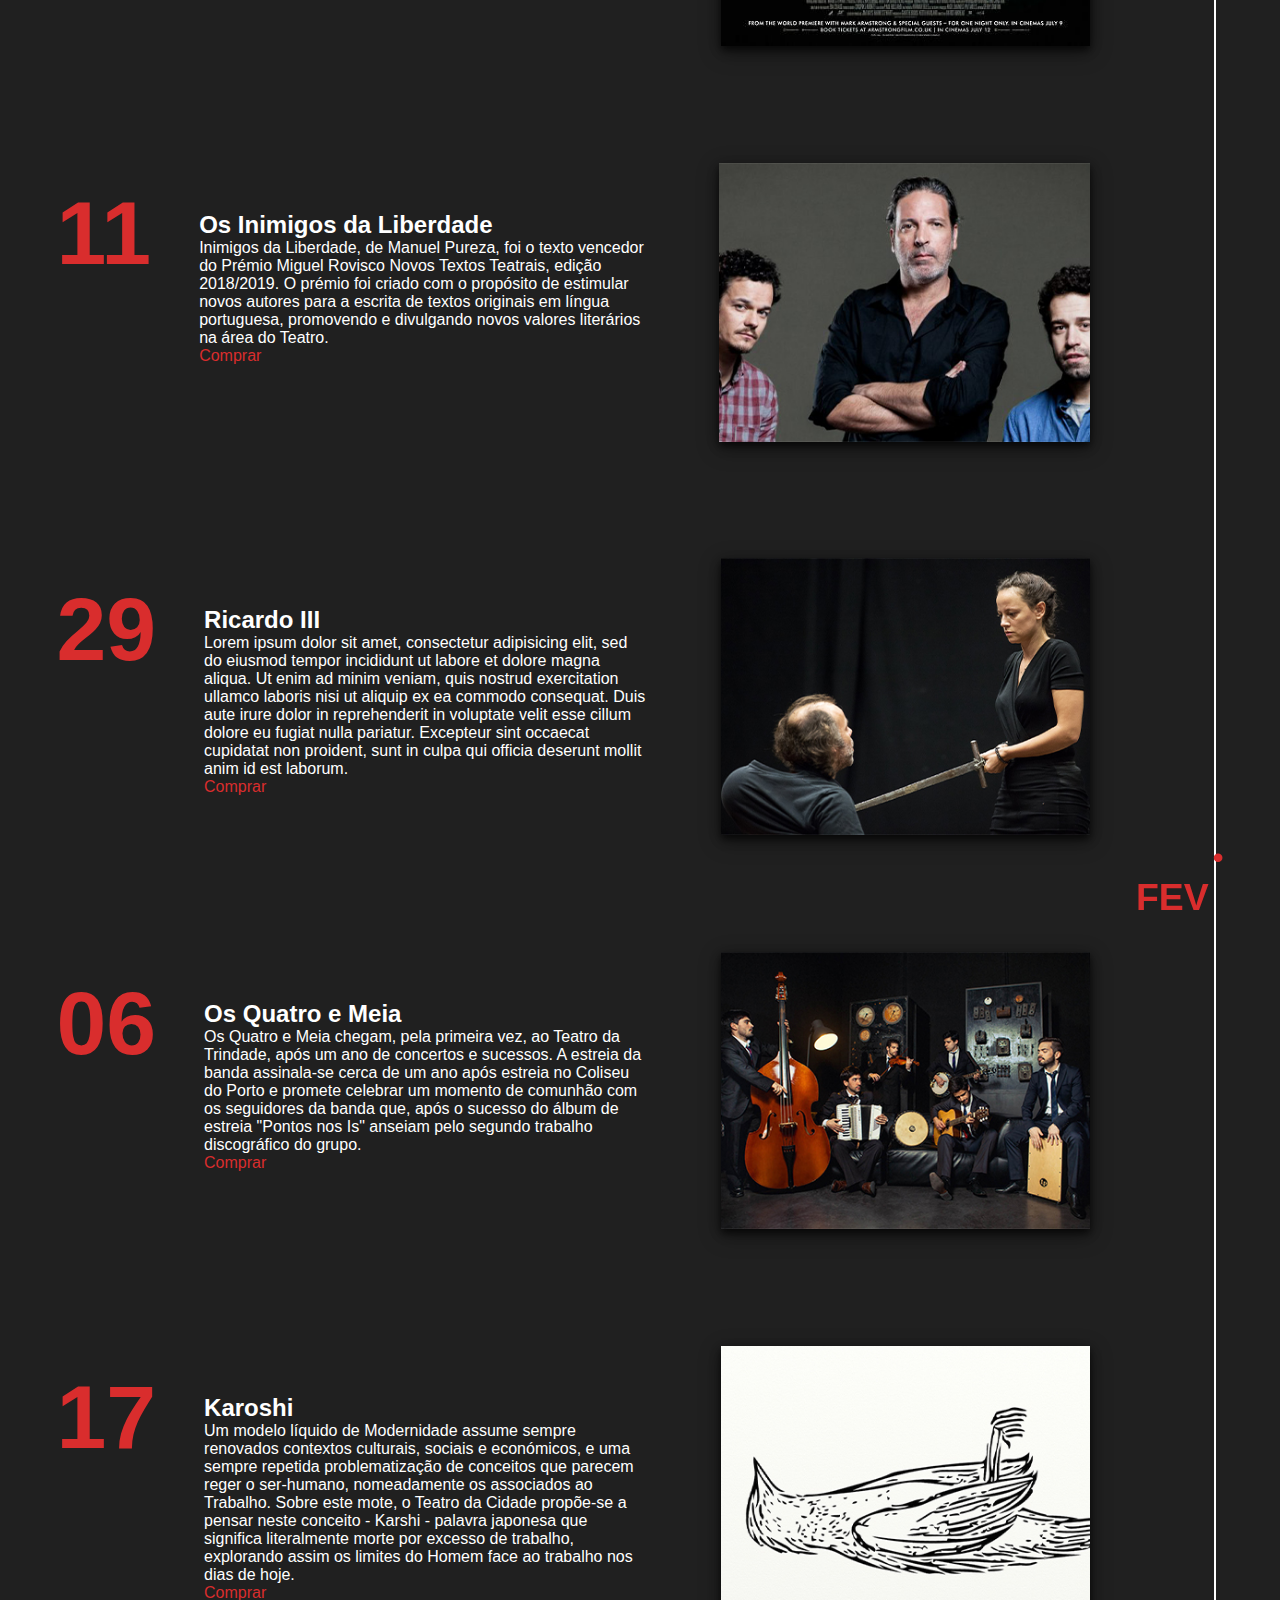
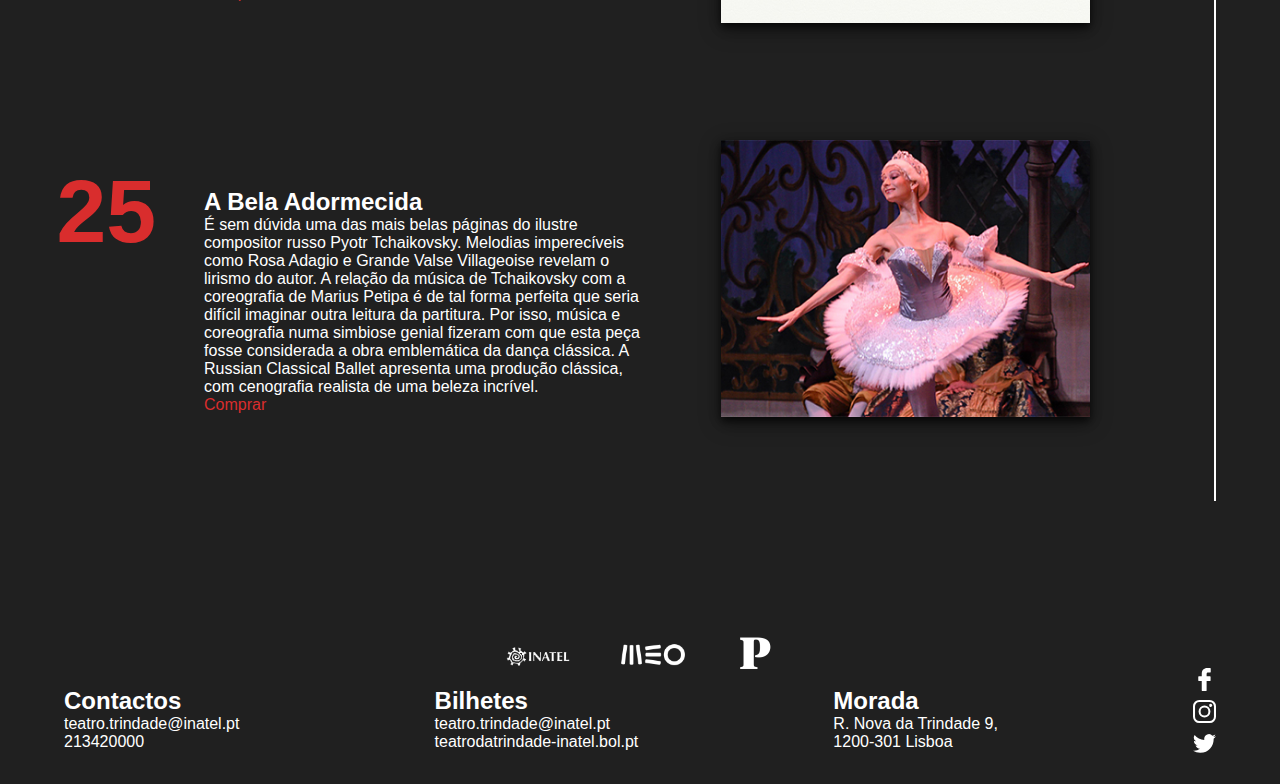
==== commit 375724dc: "Subsription form php done; Buy tickets form done." ====
--- a/agenda.html
+++ b/agenda.html
@@ -283,7 +283,7 @@
 
   </footer>
 
-<script src="js/myScript.js"></script>
+  <script src="js/myScript.js"></script>
 </body>
 
 </html>
--- a/css/general.css
+++ b/css/general.css
@@ -14,7 +14,6 @@
   right: 0;
   margin-top: 25px;
   margin-right: 25px;
-  z-index: 2;
   width: 30px;
   padding-top: 11px;
   height: 13px;
@@ -34,7 +33,7 @@
   transition: 1s ease-in-out;
   border-radius: 200px;
   background: #d92d2d;
-  opacity: 0;
+  z-index: 2;
 }
 
 .barra:before,
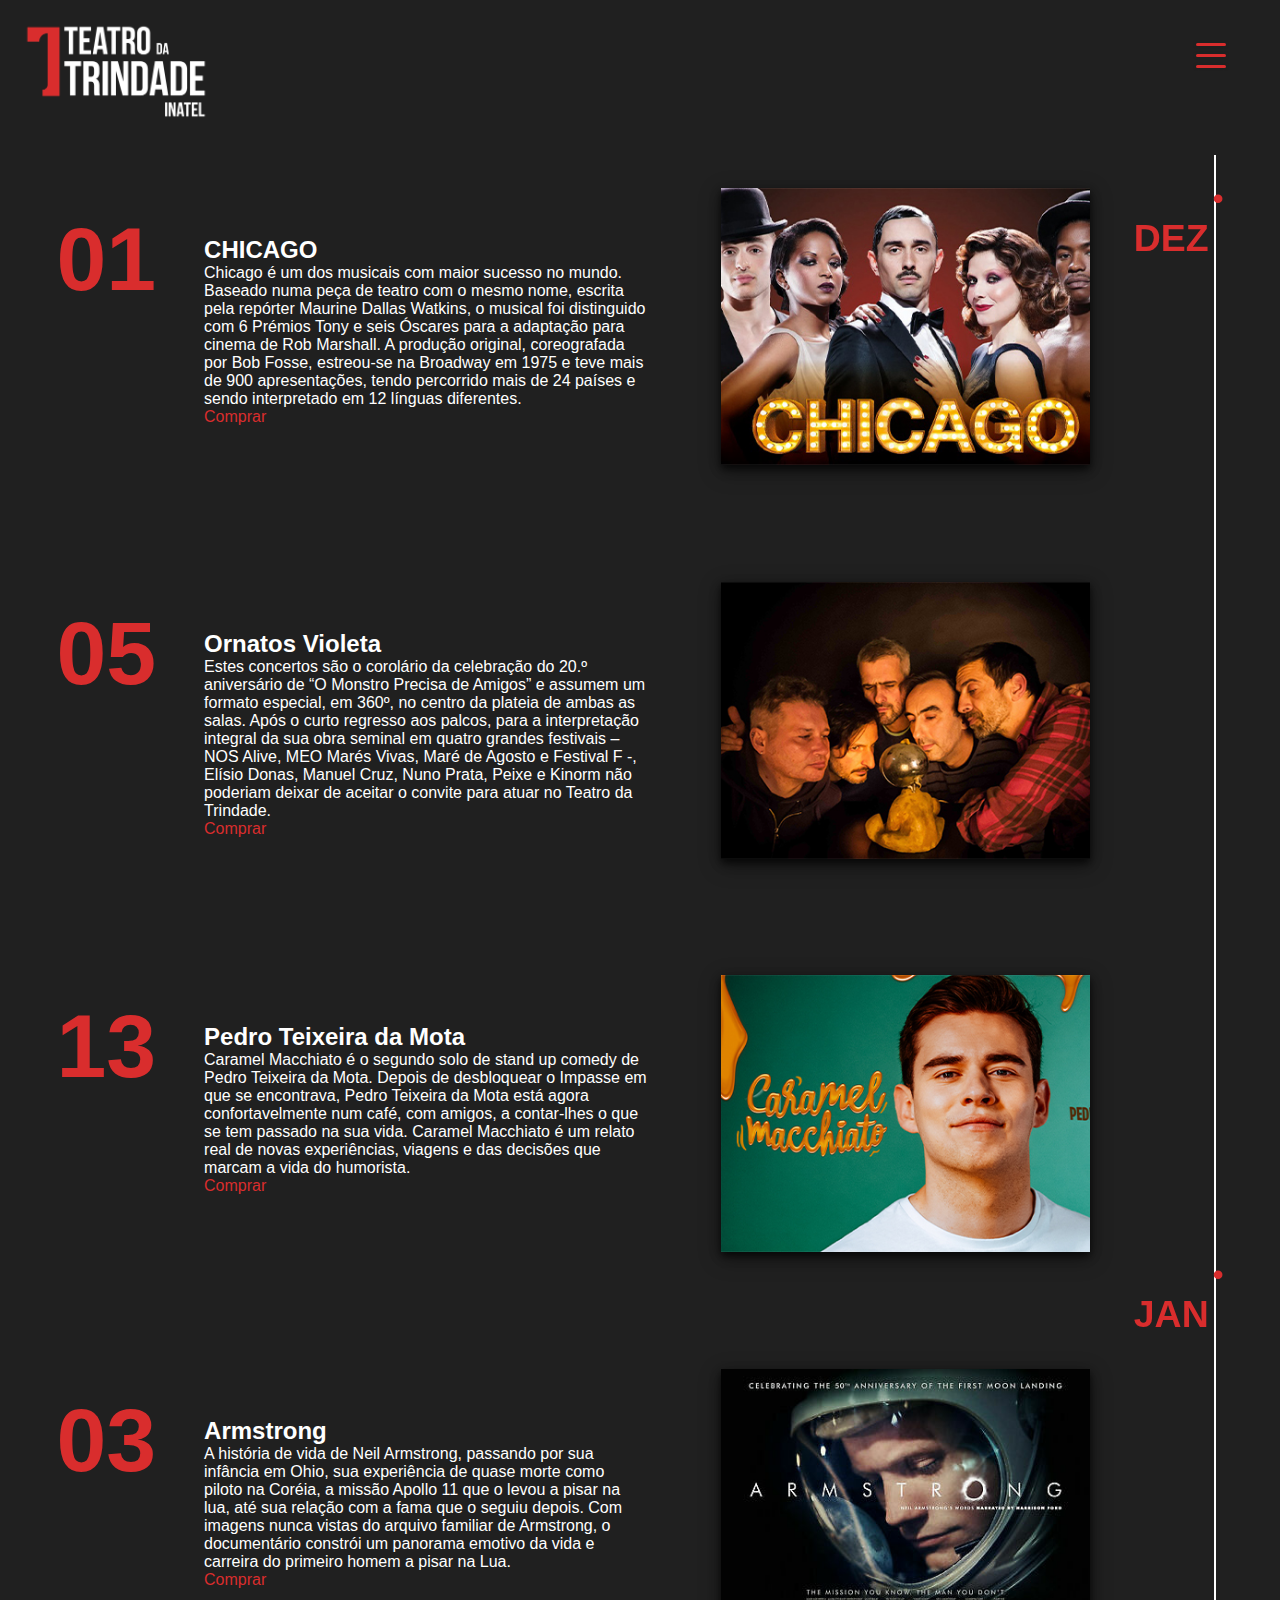
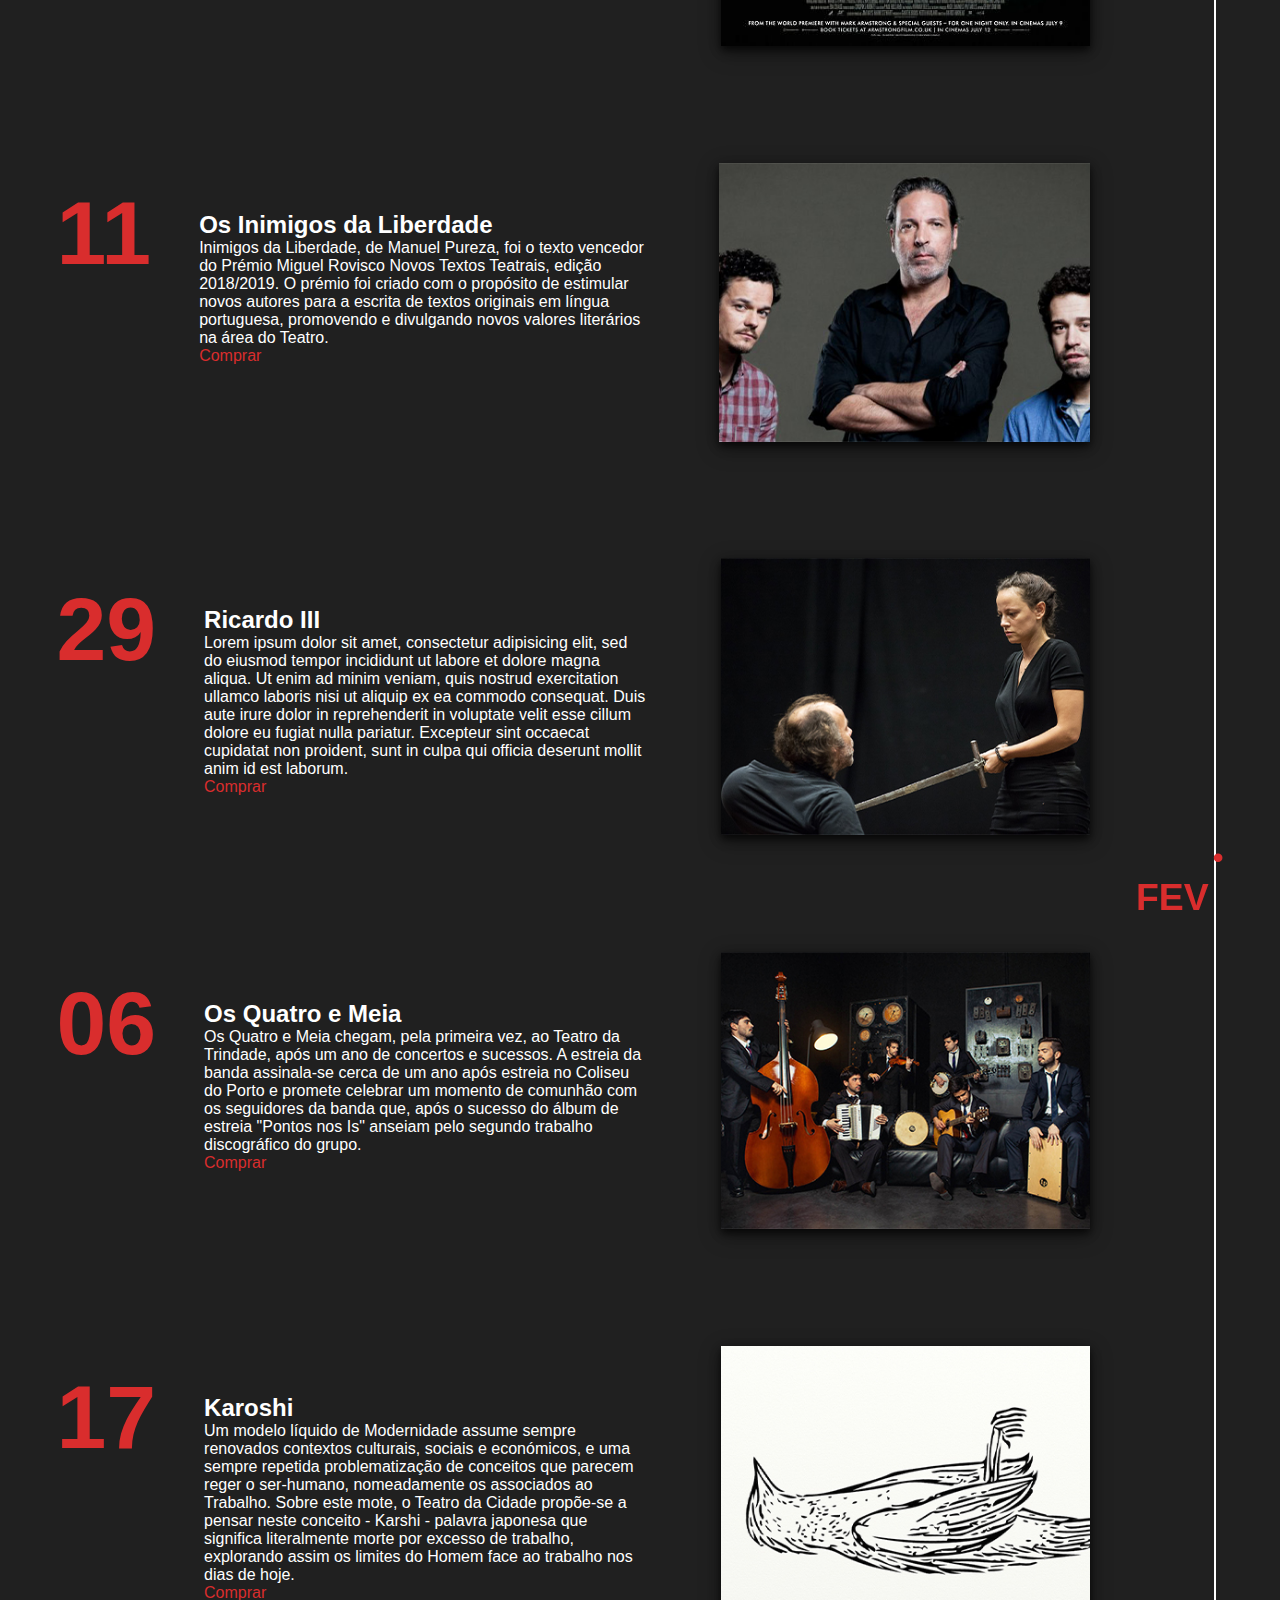
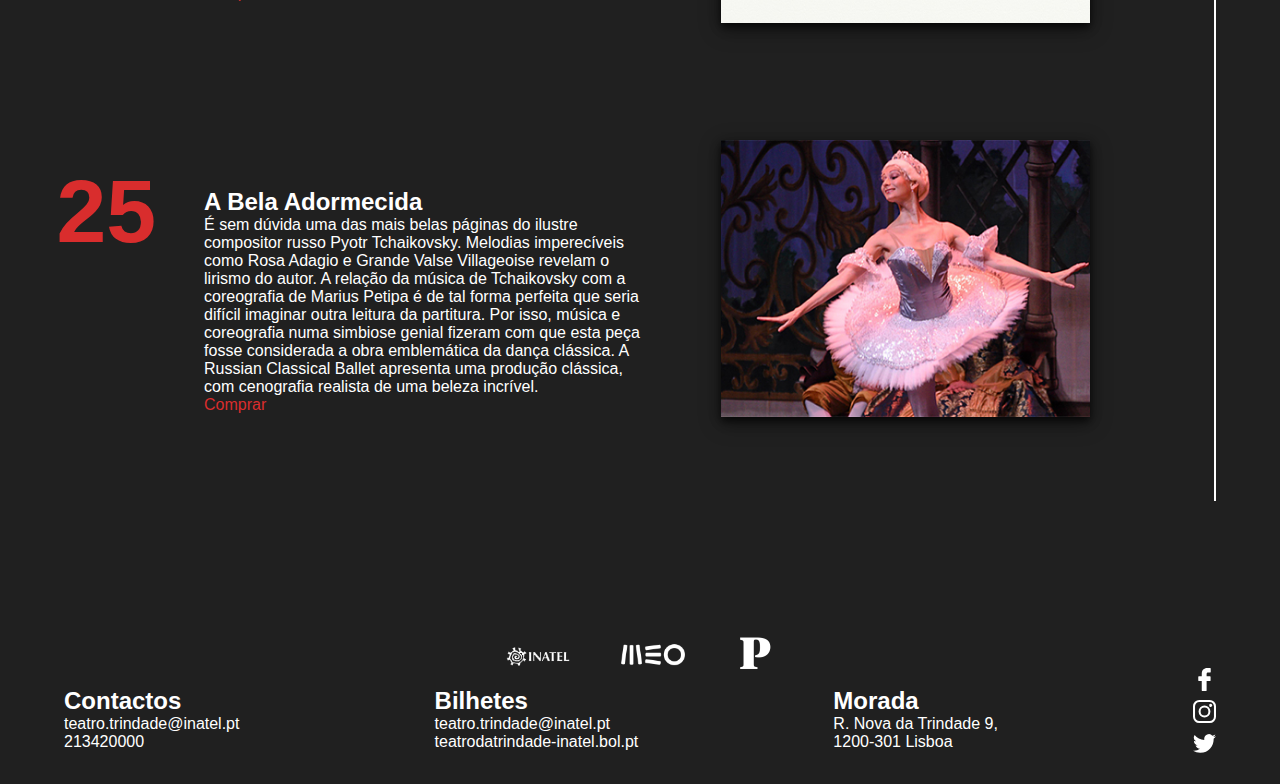
==== commit d4d788be: "Almost done" ====
--- a/agenda.html
+++ b/agenda.html
@@ -16,25 +16,23 @@
     <nav>
 
       <a href="index.html"><img src="img/logoFullW.png" alt="logo-trindade"></a>
-      <input id="hamburguer" type="checkbox">
-
-      <div>
-        <label for="hamburguer" class="hamburguer" id="mostra-menu">
-          <span class="barra"></span>
-        </label>
-
-        <div class="menu">
-          <div class="menu-info">
-            <ul>
-              <li><a href="index.html">início</a></li>
-              <li><a href="agenda.html">agenda</a></li>
-              <li><a href="sobre.html">sobre</a></li>
-              <li><a href="bilheteira.html">bilheteira</a></li>
-            </ul>
-            <img src="img/tr.png" alt="TR">
-          </div>
-          <div class="menu-transp"></div>
-        </div>
+
+      <div id="hamburguer">
+        <span class="barra" id="barraCima"></span>
+        <span class="barra" id="barraMeio"></span>
+        <span class="barra" id="barraBaixo"></span>
+      </div>
+      <div id="menu">
+        <div class="menu-info">
+          <ul>
+            <li><a href="index.html">início</a></li>
+            <li><a href="agenda.html">agenda</a></li>
+            <li><a href="sobre.html">sobre</a></li>
+            <li><a href="bilheteira.html">bilheteira</a></li>
+          </ul>
+          <img src="img/tr.png" alt="TR">
+        </div>
+        <div class="menu-transp"></div>
       </div>
 
     </nav>
@@ -283,7 +281,8 @@
 
   </footer>
 
-  <script src="js/myScript.js"></script>
+  <script src="js/menu.js"></script>
+  <script src="js/index.js"></script>
 </body>
 
 </html>
--- a/css/general.css
+++ b/css/general.css
@@ -9,89 +9,46 @@
   margin: 20px 20px;
 }
 
-.hamburguer {
+#hamburguer {
+  cursor: pointer;
   position: absolute;
   right: 0;
-  margin-top: 25px;
-  margin-right: 25px;
   width: 30px;
-  padding-top: 11px;
   height: 13px;
-}
-
-label {
-  cursor: pointer;
-}
-
-/*---Desenha as 3 barras do hamburguer---*/
+  top: 6vh;
+  right: 6vh;
+}
+
 .barra {
   position: fixed;
   display: block;
   width: 30px;
   height: 3px;
-  box-shadow: 0px 0px 3px 0px #1f1f1f;
-  transition: 1s ease-in-out;
+  transition: 0.4s ease-in-out;
   border-radius: 200px;
   background: #d92d2d;
   z-index: 2;
 }
 
-.barra:before,
-.barra:after {
-  content: '';
-  display: block;
-  width: 100%;
-  height: 100%;
+#barraCima, #barraMeio, #barraBaixo {
   box-shadow: 0px 0px 3px 0px #1f1f1f;
-  background: #d92d2d;
-  position: absolute;
-  transition: 0.5s ease-in-out;
-  border-radius: 200px;
-}
-
-.barra:before {
-  bottom: 10px;
-}
-
-.barra:after {
-  top: 10px;
-}
-
-#hamburguer, #menu {
-  display: none;
-}
-
-/*--Rotação das barras para formar uma cruz--*/
-input:checked~div .barra {
-  transform: rotate(45deg);
-  box-shadow: none;
-  background: #fff;
-}
-
-input:checked~div .barra:before {
-  transform: rotate(90deg);
-  bottom: 0;
-  box-shadow: none;
-  background: #fff;
-}
-
-input:checked~div .barra:after {
-  transform: rotate(90deg);
-  top: 0;
-  box-shadow: none;
-  background: #fff;
-}
-
-input:checked~div .menu {
-  display: block;
+}
+
+#barraBaixo {
+  top: 7.2vh;
+}
+
+#barraCima {
+  top: 4.8vh;
 }
 
 /*-----------------Desenho do menu-----------*/
-.menu {
+#menu {
   display: none;
   position: fixed;
   width: 100vw;
   z-index: 1;
+  transition: all 0.5s ease;
 }
 
 .menu-info {
@@ -103,6 +60,7 @@
   right: 0;
   box-shadow: -5px 0px 50px 0px #202020;
   position: absolute;
+  transition: all 0.5s ease;
 }
 
 .menu-info ul {
@@ -110,10 +68,9 @@
 }
 
 .menu-info li {
-  margin-top: 40px;
+  margin: 5vh 5vh 0 0;
   list-style: none;
   text-align: right;
-  margin-right: 20px;
 }
 
 .menu-info a {
@@ -142,12 +99,12 @@
   background: rgba(20, 20, 20, 0.8);
 }
 
-@media screen and (max-width: 800px) {
+@media screen and (max-width: 900px) {
   .menu-info ul {
     margin-top: 45%;
   }
 
-  .menu a {
+  #menu a {
     font-size: 1.5em;
   }
 
@@ -159,7 +116,7 @@
     width: 50vw;
   }
 
-  .menu img {
+  #menu img {
     width: 55vw;
   }
 }
@@ -236,6 +193,7 @@
     font-size: 0.3em;
   }
 }
+
 @media screen and (max-width: 400px) {
   .footer-infos {
     font-size: 0.2em;
